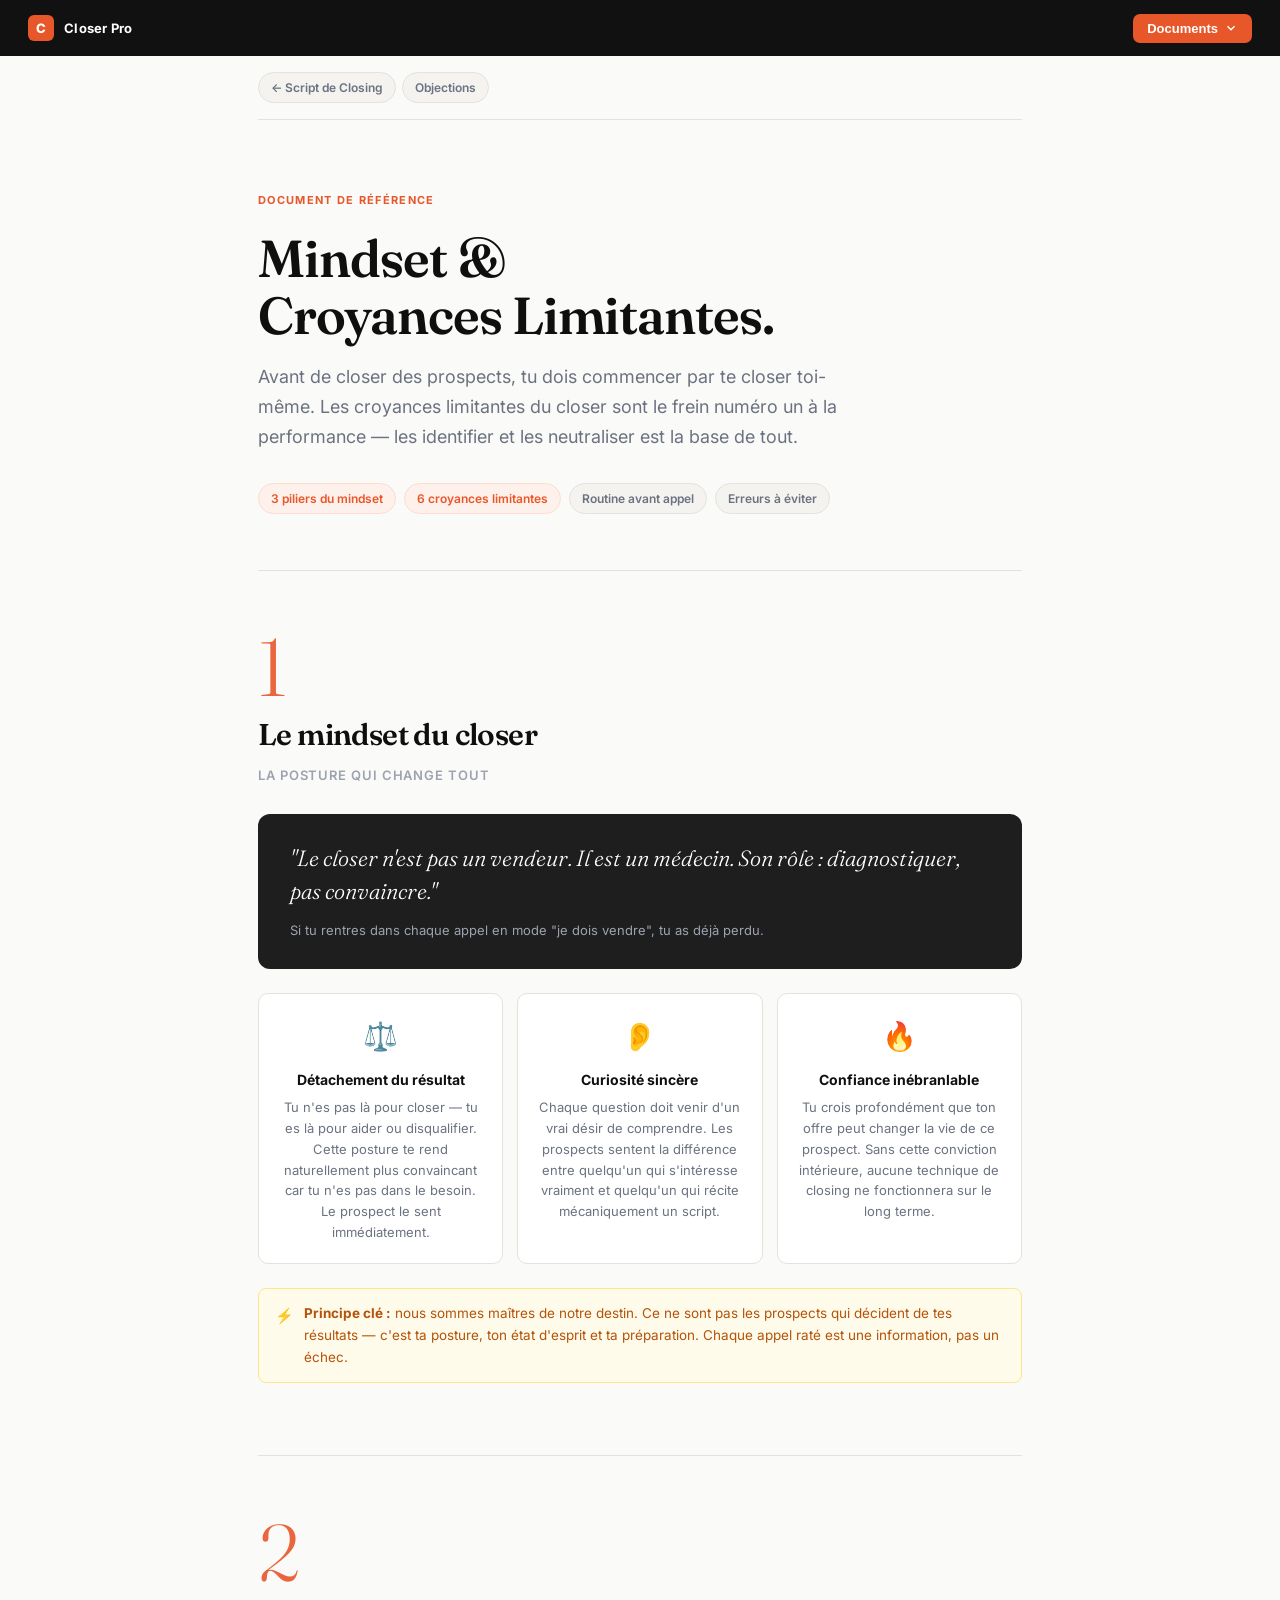
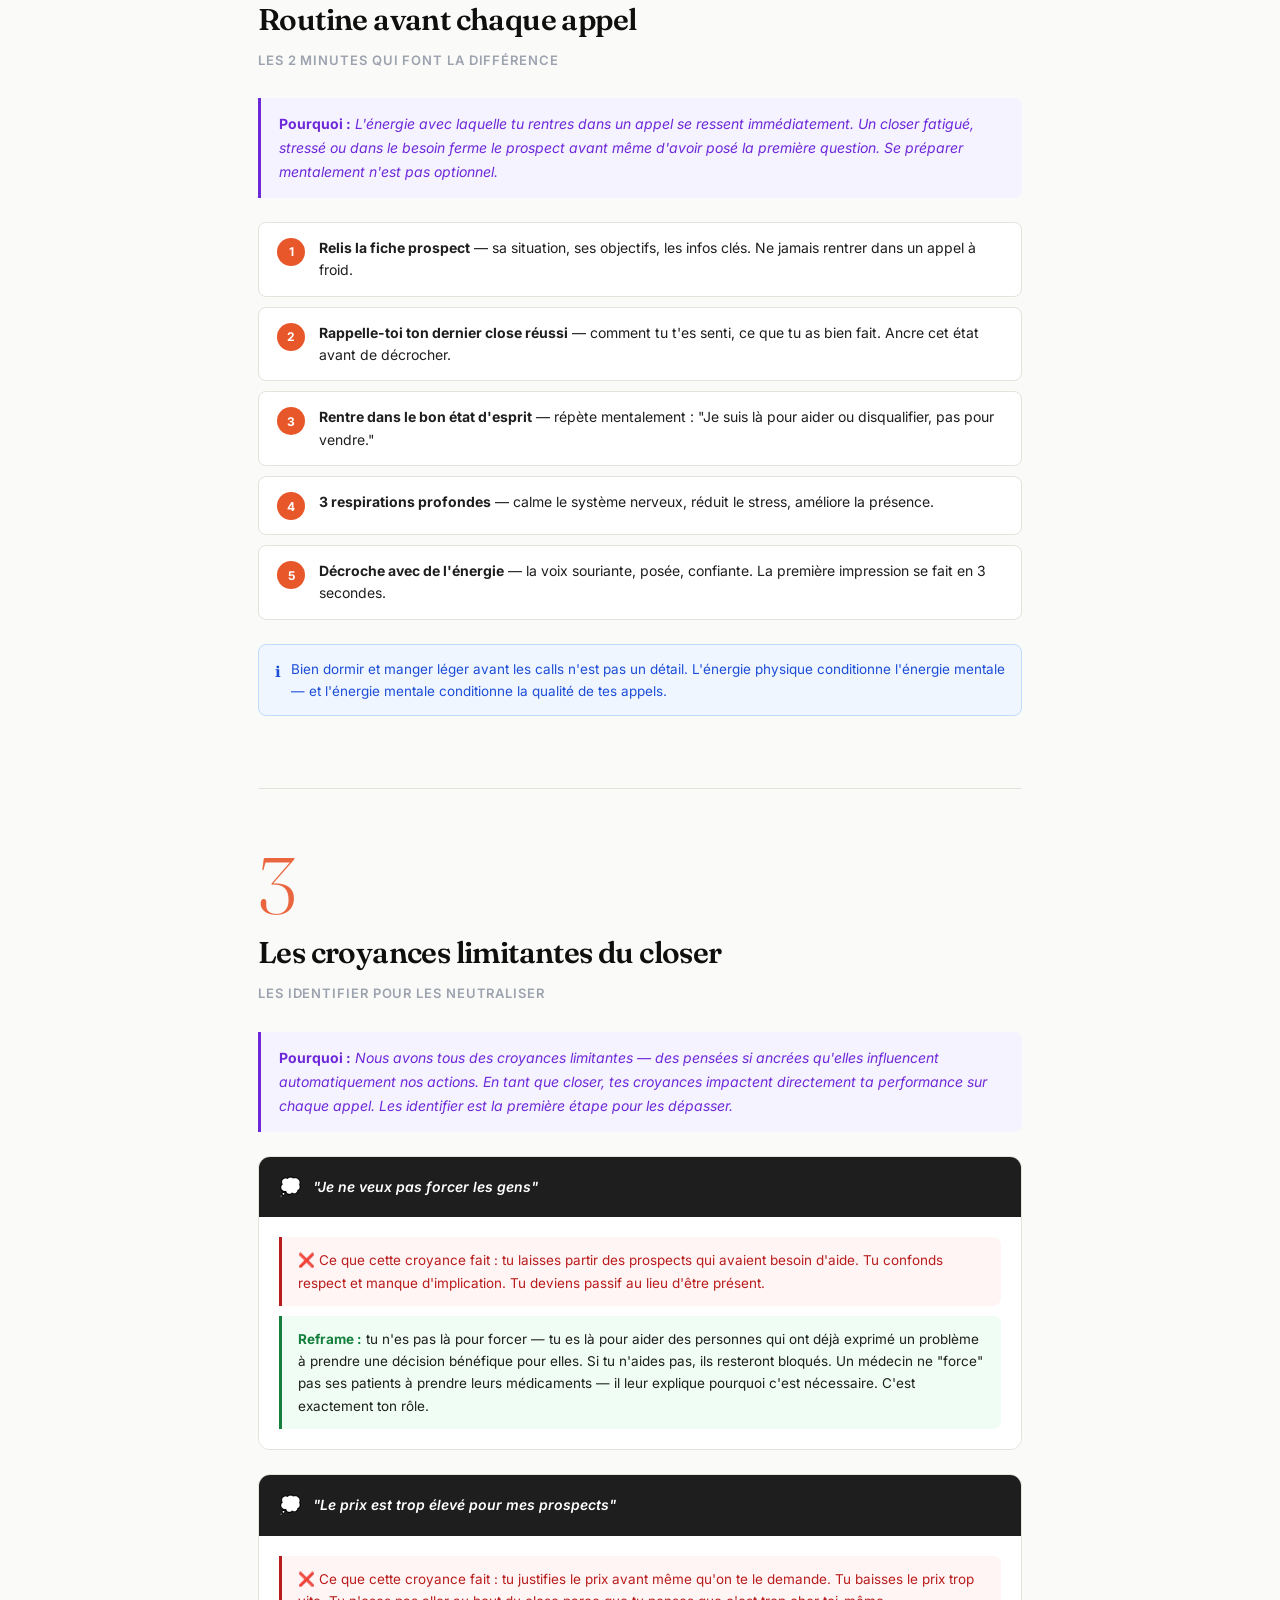
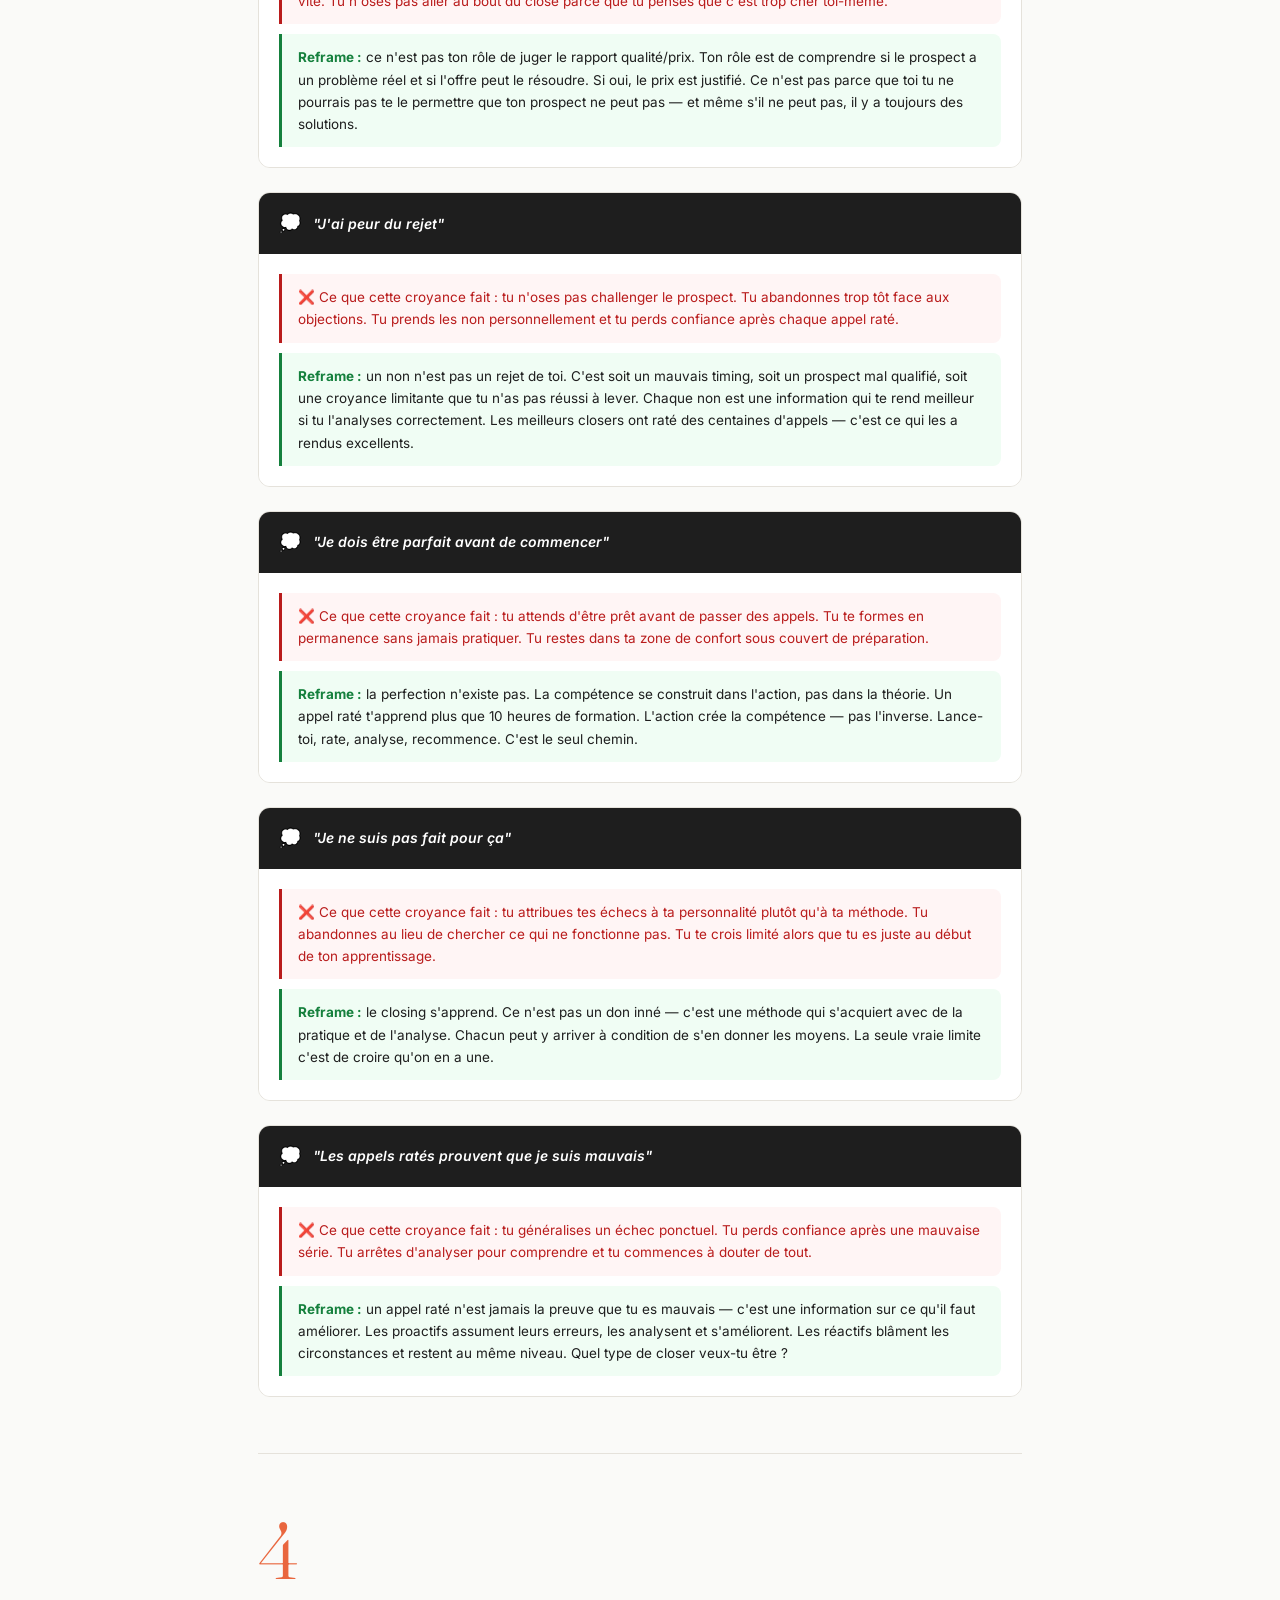
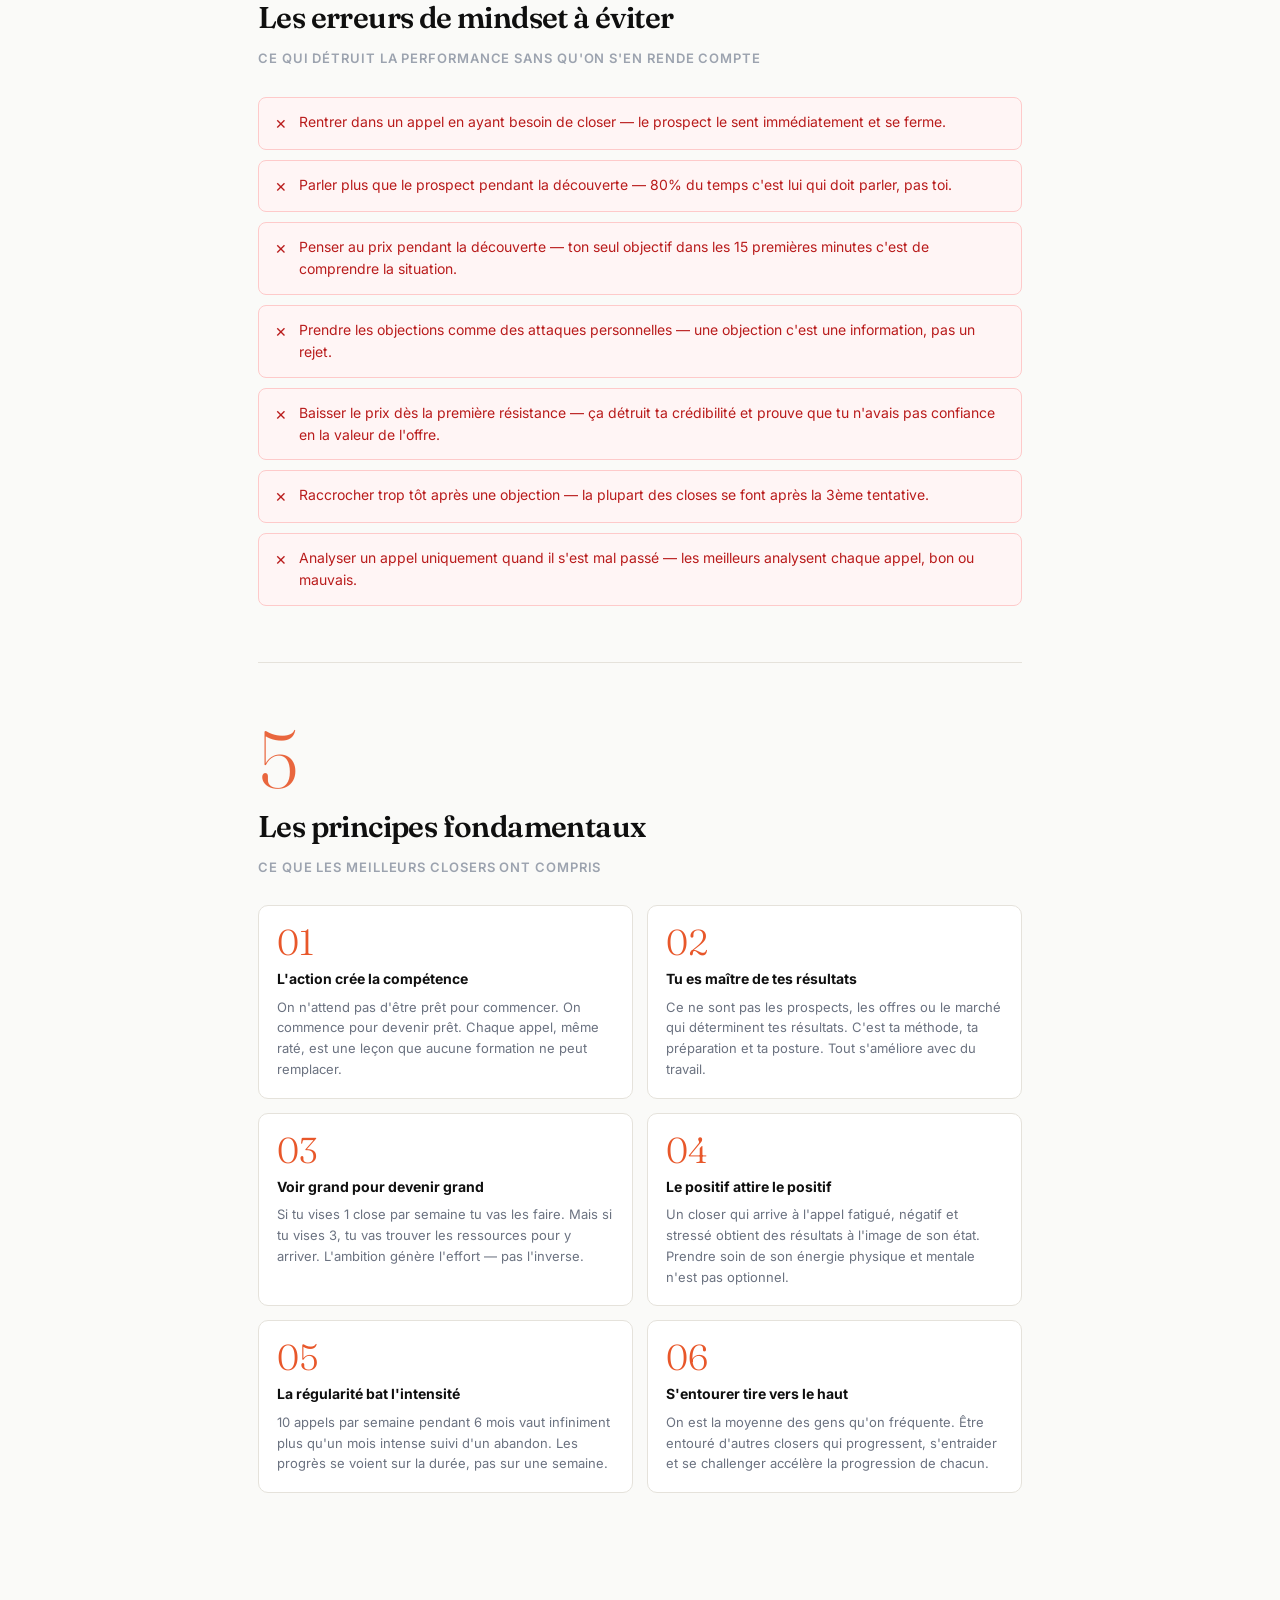
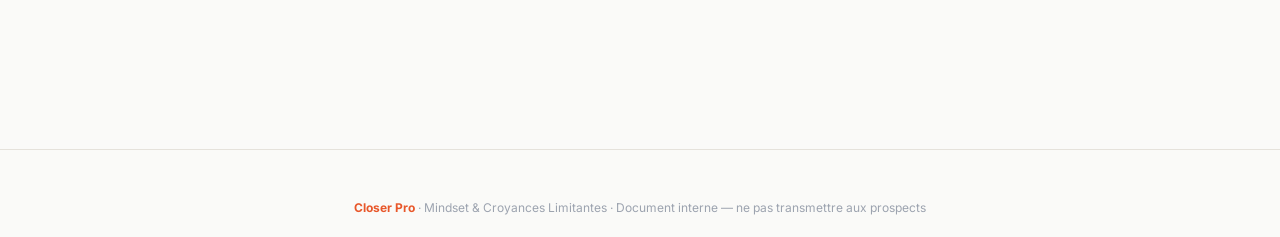
==== docs/Mindset.html @ db893495 "Closer Pro — CRM closing avec persistance Supabase Application web statique (HTML/CSS/JS, sans build" ====
<!DOCTYPE html>
<html lang="fr">
<head>
<meta charset="UTF-8">
<meta name="viewport" content="width=device-width, initial-scale=1.0">
<title>Mindset & Croyances Limitantes · Closer Pro</title>
<link rel="preconnect" href="https://fonts.googleapis.com">
<link href="https://fonts.googleapis.com/css2?family=Inter:wght@300;400;500;600;700;800&family=Fraunces:ital,opsz,wght@0,9..144,300;0,9..144,600;1,9..144,300;1,9..144,400&display=swap" rel="stylesheet">
<style>
  *, *::before, *::after { box-sizing: border-box; margin: 0; padding: 0; }
  :root {
    --orange: #E8572A; --orange-light: #FEF0EA; --orange-mid: #FDDDD0;
    --dark: #0F0F0F; --dark-mid: #1E1E1E; --gray: #6B7280; --gray-light: #9CA3AF;
    --bg: #FAFAF8; --bg-section: #F4F3F0; --border: #E5E2DB;
    --purple: #6D28D9; --purple-light: #F5F3FF;
    --green: #15803D; --green-light: #F0FDF4;
    --amber: #B45309; --amber-light: #FFFBEB;
    --red: #B91C1C; --red-light: #FFF5F5;
    --blue: #1D4ED8; --blue-light: #EFF6FF;
  }
  html { font-size: 16px; scroll-behavior: smooth; }
  body { font-family: 'Inter', sans-serif; background: var(--bg); color: var(--dark); line-height: 1.6; -webkit-font-smoothing: antialiased; }
  .page-wrap { max-width: 820px; margin: 0 auto; padding: 0 28px 120px; }

  .site-header { background: var(--dark); padding: 14px 28px; display: flex; align-items: center; justify-content: space-between; position: sticky; top: 0; z-index: 100; }
  .site-header .brand { font-size: 12px; font-weight: 700; color: #fff; letter-spacing: .1em; text-transform: uppercase; }
  .site-header .meta { font-size: 11px; color: #6B7280; }

  .doc-nav { display: flex; gap: 6px; padding: 16px 0; border-bottom: 1px solid var(--border); flex-wrap: wrap; }
  .doc-nav a { font-size: 12px; font-weight: 600; color: var(--gray); text-decoration: none; padding: 5px 12px; border-radius: 100px; border: 1px solid var(--border); background: var(--bg-section); transition: all .15s; }
  .doc-nav a:hover { color: var(--orange); border-color: var(--orange-mid); background: var(--orange-light); }

  .hero { padding: 72px 0 56px; border-bottom: 1px solid var(--border); }
  .hero-eyebrow { font-size: 11px; font-weight: 700; letter-spacing: .12em; text-transform: uppercase; color: var(--orange); margin-bottom: 20px; }
  .hero h1 { font-family: 'Fraunces', serif; font-size: 52px; font-weight: 600; line-height: 1.1; letter-spacing: -.02em; color: var(--dark); margin-bottom: 18px; }
  .hero-sub { font-size: 18px; color: var(--gray); max-width: 600px; line-height: 1.65; margin-bottom: 32px; }
  .hero-tags { display: flex; flex-wrap: wrap; gap: 8px; }
  .tag { font-size: 12px; font-weight: 600; padding: 5px 12px; border-radius: 100px; background: var(--bg-section); color: var(--gray); border: 1px solid var(--border); }
  .tag.accent { background: var(--orange-light); color: var(--orange); border-color: var(--orange-mid); }

  .section { padding: 56px 0; border-bottom: 1px solid var(--border); }
  .section:last-of-type { border-bottom: none; }
  .section-num { font-family: 'Fraunces', serif; font-size: 80px; font-weight: 300; color: var(--orange); line-height: 1; margin-bottom: 4px; opacity: .9; }
  .section-title { font-family: 'Fraunces', serif; font-size: 30px; font-weight: 600; letter-spacing: -.02em; color: var(--dark); margin-bottom: 6px; }
  .section-sub { font-size: 13px; font-weight: 600; letter-spacing: .07em; text-transform: uppercase; color: var(--gray-light); margin-bottom: 28px; }

  .why-box { background: var(--purple-light); border-left: 3px solid var(--purple); padding: 14px 18px; border-radius: 0 8px 8px 0; margin-bottom: 24px; font-size: 14px; color: var(--purple); font-style: italic; line-height: 1.7; }
  .why-box strong { font-style: normal; font-weight: 700; }

  .alert { padding: 13px 16px; border-radius: 8px; font-size: 13.5px; line-height: 1.65; margin-bottom: 16px; display: flex; gap: 10px; align-items: flex-start; }
  .alert-icon { font-size: 15px; flex-shrink: 0; margin-top: 2px; }
  .alert.amber { background: var(--amber-light); color: var(--amber); border: 1px solid #FDE68A; }
  .alert.green { background: var(--green-light); color: var(--green); border: 1px solid #BBF7D0; }
  .alert.red { background: var(--red-light); color: var(--red); border: 1px solid #FECACA; }
  .alert.blue { background: var(--blue-light); color: var(--blue); border: 1px solid #BFDBFE; }
  .alert strong { font-weight: 700; }

  .script-group { margin-bottom: 28px; }
  .script-label { font-size: 10px; font-weight: 700; letter-spacing: .1em; text-transform: uppercase; color: var(--gray-light); margin-bottom: 8px; display: flex; align-items: center; gap: 6px; }
  .script-label::after { content: ''; flex: 1; height: 1px; background: var(--border); }

  /* PILIERS */
  .piliers-grid { display: grid; grid-template-columns: 1fr 1fr 1fr; gap: 14px; margin-bottom: 24px; }
  .pilier-card { border: 1px solid var(--border); border-radius: 10px; padding: 20px; background: #fff; text-align: center; }
  .pilier-icon { font-size: 28px; margin-bottom: 10px; }
  .pilier-name { font-size: 14px; font-weight: 700; color: var(--dark); margin-bottom: 6px; }
  .pilier-desc { font-size: 13px; color: var(--gray); line-height: 1.6; }

  /* CROYANCE CARDS */
  .croyance-list { display: flex; flex-direction: column; gap: 24px; }
  .croyance-card { border: 1px solid var(--border); border-radius: 12px; overflow: hidden; }
  .croyance-header { padding: 16px 20px; background: var(--dark-mid); display: flex; align-items: center; gap: 12px; }
  .croyance-icon { font-size: 18px; }
  .croyance-title { font-size: 14px; font-weight: 600; color: #fff; font-style: italic; }
  .croyance-body { padding: 20px; background: #fff; display: flex; flex-direction: column; gap: 10px; }
  .croyance-warn { background: var(--red-light); border-left: 3px solid var(--red); border-radius: 0 8px 8px 0; padding: 12px 16px; font-size: 13.5px; color: var(--red); line-height: 1.65; }
  .croyance-reframe { background: var(--green-light); border-left: 3px solid var(--green); border-radius: 0 8px 8px 0; padding: 12px 16px; font-size: 13.5px; color: var(--dark-mid); line-height: 1.65; }
  .croyance-reframe strong { color: var(--green); font-weight: 700; }

  /* ROUTINE */
  .routine-list { display: flex; flex-direction: column; gap: 10px; margin-bottom: 24px; }
  .routine-item { display: flex; align-items: flex-start; gap: 14px; padding: 14px 18px; background: #fff; border: 1px solid var(--border); border-radius: 8px; }
  .routine-num { width: 28px; height: 28px; border-radius: 50%; background: var(--orange); color: #fff; font-size: 12px; font-weight: 700; display: flex; align-items: center; justify-content: center; flex-shrink: 0; margin-top: 1px; }
  .routine-text { font-size: 14px; color: var(--dark-mid); line-height: 1.6; }

  /* ERREURS */
  .erreurs-list { display: flex; flex-direction: column; gap: 10px; }
  .erreur-item { display: flex; align-items: flex-start; gap: 12px; padding: 13px 16px; background: var(--red-light); border: 1px solid #FECACA; border-radius: 8px; font-size: 14px; color: var(--red); line-height: 1.6; }
  .erreur-icon { font-size: 14px; flex-shrink: 0; margin-top: 2px; }

  /* PRINCIPES */
  .principes-grid { display: grid; grid-template-columns: 1fr 1fr; gap: 14px; }
  .principe-card { border: 1px solid var(--border); border-radius: 10px; padding: 18px; background: #fff; }
  .principe-num { font-family: 'Fraunces', serif; font-size: 36px; font-weight: 300; color: var(--orange); line-height: 1; margin-bottom: 8px; }
  .principe-title { font-size: 14px; font-weight: 700; color: var(--dark); margin-bottom: 6px; }
  .principe-desc { font-size: 13px; color: var(--gray); line-height: 1.6; }

  /* QUOTE */
  .quote-block { background: var(--dark-mid); border-radius: 12px; padding: 28px 32px; margin-bottom: 24px; }
  .quote-text { font-family: 'Fraunces', serif; font-size: 22px; font-weight: 300; color: #fff; line-height: 1.5; font-style: italic; margin-bottom: 12px; }
  .quote-sub { font-size: 13px; color: var(--gray-light); }

  .page-footer { text-align: center; padding: 48px 0 20px; border-top: 1px solid var(--border); margin-top: 80px; font-size: 12px; color: var(--gray-light); }
  .page-footer strong { color: var(--orange); }

  

  /* ── HEADER ── */
  .site-header {
    background: #111111 !important;
    padding: 0 28px !important;
    height: 56px !important;
    display: flex !important;
    align-items: center !important;
    justify-content: space-between !important;
    position: sticky !important;
    top: 0 !important;
    z-index: 200 !important;
  }
  .dropdown { position: relative; }
  .dropdown-btn {
    font-size: 13px; font-weight: 600; color: #fff;
    background: #E8572A; border: none; padding: 7px 14px;
    border-radius: 7px; cursor: pointer; display: flex;
    align-items: center; gap: 6px;
  }
  .dropdown-btn:hover { opacity: .88; }
  .dropdown-menu {
    position: absolute; top: calc(100% + 8px); right: 0;
    background: #fff; border: 1px solid #E5E2DB;
    border-radius: 12px; box-shadow: 0 8px 32px rgba(0,0,0,.14);
    min-width: 260px; padding: 8px; display: none; z-index: 9999;
  }
  .dropdown.open .dropdown-menu { display: block !important; }
  .dropdown-section-label {
    font-size: 10px; font-weight: 700; letter-spacing: .08em;
    text-transform: uppercase; color: #9CA3AF; padding: 8px 10px 4px;
  }
  .dropdown-item {
    display: flex; align-items: center; gap: 10px;
    padding: 9px 10px; border-radius: 7px; text-decoration: none;
    color: #0F0F0F; font-size: 13.5px; font-weight: 500;
  }
  .dropdown-item:hover { background: #F4F3F0; }
  .dropdown-item-icon {
    width: 26px; height: 26px; border-radius: 6px;
    display: flex; align-items: center; justify-content: center;
    font-size: 13px; flex-shrink: 0;
  }
  .dropdown-divider { height: 1px; background: #E5E2DB; margin: 6px 0; }

</style>
</head>
<body>

    <header class="site-header">
    <a href="index.html" style="display:flex;align-items:center;gap:10px;text-decoration:none;">
      <div style="width:26px;height:26px;background:#E8572A;border-radius:6px;display:flex;align-items:center;justify-content:center;font-size:13px;font-weight:800;color:#fff;flex-shrink:0;">C</div>
      <span style="font-size:13px;font-weight:700;color:#fff;letter-spacing:.02em;">Closer Pro</span>
    </a>
    <div class="dropdown" id="dropdown">
      <button class="dropdown-btn" onclick="toggleDropdown()">
        Documents
        <svg viewBox="0 0 24 24" fill="none" stroke="currentColor" stroke-width="2.5" style="width:14px;height:14px;transition:transform .2s"><path d="M6 9l6 6 6-6"/></svg>
      </button>
      <div class="dropdown-menu">
        <div class="dropdown-section-label">Méthode</div>
        <a class="dropdown-item" href="Script_Closing_Pro.html"><div class="dropdown-item-icon" style="background:#FEF0EA">📋</div>Script de Closing</a>
        <a class="dropdown-item" href="Traitement_Objections.html"><div class="dropdown-item-icon" style="background:#FFF5F5">🛡️</div>Traitement des Objections</a>
        <a class="dropdown-item" href="Reframing.html"><div class="dropdown-item-icon" style="background:#F5F3FF">🧠</div>Reframing des Prospects</a>
        <div class="dropdown-divider"></div>
        <div class="dropdown-section-label">Mindset</div>
        <a class="dropdown-item" href="Mindset.html"><div class="dropdown-item-icon" style="background:#F0FDF4">🔥</div>Mindset & Croyances</a>
        <div class="dropdown-divider"></div>
        <div class="dropdown-section-label">Process</div>
        <a class="dropdown-item" href="Script_Setting.html"><div class="dropdown-item-icon" style="background:#EFF6FF">📞</div>Script Setting</a>
        <a class="dropdown-item" href="Process_Challenge.html"><div class="dropdown-item-icon" style="background:#FFFBEB">⚡</div>Process Challenge</a>
        <a class="dropdown-item" href="Comment_Trouver_une_Offre.html"><div class="dropdown-item-icon" style="background:#F0FDF4">🎯</div>Comment Trouver une Offre</a>
        <div class="dropdown-divider"></div>
        <a class="dropdown-item" href="index.html"><div class="dropdown-item-icon" style="background:#F4F3F0">🏠</div>← Accueil</a>
      </div>
    </div>
  </header>

<div class="page-wrap">

  <div class="doc-nav">
    <a href="Script_Closing_Pro.html">← Script de Closing</a>
    <a href="Traitement_Objections.html">Objections</a>
  </div>

  <!-- HERO -->
  <div class="hero">
    <div class="hero-eyebrow">Document de référence</div>
    <h1>Mindset &<br>Croyances Limitantes.</h1>
    <p class="hero-sub">Avant de closer des prospects, tu dois commencer par te closer toi-même. Les croyances limitantes du closer sont le frein numéro un à la performance — les identifier et les neutraliser est la base de tout.</p>
    <div class="hero-tags">
      <span class="tag accent">3 piliers du mindset</span>
      <span class="tag accent">6 croyances limitantes</span>
      <span class="tag">Routine avant appel</span>
      <span class="tag">Erreurs à éviter</span>
    </div>
  </div>

  <!-- SECTION 1 — LE MINDSET DU CLOSER -->
  <div class="section">
    <div class="section-num">1</div>
    <div class="section-title">Le mindset du closer</div>
    <div class="section-sub">La posture qui change tout</div>

    <div class="quote-block">
      <div class="quote-text">"Le closer n'est pas un vendeur. Il est un médecin. Son rôle : diagnostiquer, pas convaincre."</div>
      <div class="quote-sub">Si tu rentres dans chaque appel en mode "je dois vendre", tu as déjà perdu.</div>
    </div>

    <div class="piliers-grid">
      <div class="pilier-card">
        <div class="pilier-icon">⚖️</div>
        <div class="pilier-name">Détachement du résultat</div>
        <div class="pilier-desc">Tu n'es pas là pour closer — tu es là pour aider ou disqualifier. Cette posture te rend naturellement plus convaincant car tu n'es pas dans le besoin. Le prospect le sent immédiatement.</div>
      </div>
      <div class="pilier-card">
        <div class="pilier-icon">👂</div>
        <div class="pilier-name">Curiosité sincère</div>
        <div class="pilier-desc">Chaque question doit venir d'un vrai désir de comprendre. Les prospects sentent la différence entre quelqu'un qui s'intéresse vraiment et quelqu'un qui récite mécaniquement un script.</div>
      </div>
      <div class="pilier-card">
        <div class="pilier-icon">🔥</div>
        <div class="pilier-name">Confiance inébranlable</div>
        <div class="pilier-desc">Tu crois profondément que ton offre peut changer la vie de ce prospect. Sans cette conviction intérieure, aucune technique de closing ne fonctionnera sur le long terme.</div>
      </div>
    </div>

    <div class="alert amber">
      <span class="alert-icon">⚡</span>
      <div><strong>Principe clé :</strong> nous sommes maîtres de notre destin. Ce ne sont pas les prospects qui décident de tes résultats — c'est ta posture, ton état d'esprit et ta préparation. Chaque appel raté est une information, pas un échec.</div>
    </div>
  </div>

  <!-- SECTION 2 — ROUTINE AVANT APPEL -->
  <div class="section">
    <div class="section-num">2</div>
    <div class="section-title">Routine avant chaque appel</div>
    <div class="section-sub">Les 2 minutes qui font la différence</div>

    <div class="why-box">
      <strong>Pourquoi :</strong> L'énergie avec laquelle tu rentres dans un appel se ressent immédiatement. Un closer fatigué, stressé ou dans le besoin ferme le prospect avant même d'avoir posé la première question. Se préparer mentalement n'est pas optionnel.
    </div>

    <div class="routine-list">
      <div class="routine-item"><div class="routine-num">1</div><div class="routine-text"><strong>Relis la fiche prospect</strong> — sa situation, ses objectifs, les infos clés. Ne jamais rentrer dans un appel à froid.</div></div>
      <div class="routine-item"><div class="routine-num">2</div><div class="routine-text"><strong>Rappelle-toi ton dernier close réussi</strong> — comment tu t'es senti, ce que tu as bien fait. Ancre cet état avant de décrocher.</div></div>
      <div class="routine-item"><div class="routine-num">3</div><div class="routine-text"><strong>Rentre dans le bon état d'esprit</strong> — répète mentalement : "Je suis là pour aider ou disqualifier, pas pour vendre."</div></div>
      <div class="routine-item"><div class="routine-num">4</div><div class="routine-text"><strong>3 respirations profondes</strong> — calme le système nerveux, réduit le stress, améliore la présence.</div></div>
      <div class="routine-item"><div class="routine-num">5</div><div class="routine-text"><strong>Décroche avec de l'énergie</strong> — la voix souriante, posée, confiante. La première impression se fait en 3 secondes.</div></div>
    </div>

    <div class="alert blue">
      <span class="alert-icon">ℹ</span>
      <div>Bien dormir et manger léger avant les calls n'est pas un détail. L'énergie physique conditionne l'énergie mentale — et l'énergie mentale conditionne la qualité de tes appels.</div>
    </div>
  </div>

  <!-- SECTION 3 — CROYANCES LIMITANTES DU CLOSER -->
  <div class="section">
    <div class="section-num">3</div>
    <div class="section-title">Les croyances limitantes du closer</div>
    <div class="section-sub">Les identifier pour les neutraliser</div>

    <div class="why-box">
      <strong>Pourquoi :</strong> Nous avons tous des croyances limitantes — des pensées si ancrées qu'elles influencent automatiquement nos actions. En tant que closer, tes croyances impactent directement ta performance sur chaque appel. Les identifier est la première étape pour les dépasser.
    </div>

    <div class="croyance-list">

      <div class="croyance-card">
        <div class="croyance-header"><div class="croyance-icon">💭</div><div class="croyance-title">"Je ne veux pas forcer les gens"</div></div>
        <div class="croyance-body">
          <div class="croyance-warn">❌ Ce que cette croyance fait : tu laisses partir des prospects qui avaient besoin d'aide. Tu confonds respect et manque d'implication. Tu deviens passif au lieu d'être présent.</div>
          <div class="croyance-reframe"><strong>Reframe :</strong> tu n'es pas là pour forcer — tu es là pour aider des personnes qui ont déjà exprimé un problème à prendre une décision bénéfique pour elles. Si tu n'aides pas, ils resteront bloqués. Un médecin ne "force" pas ses patients à prendre leurs médicaments — il leur explique pourquoi c'est nécessaire. C'est exactement ton rôle.</div>
        </div>
      </div>

      <div class="croyance-card">
        <div class="croyance-header"><div class="croyance-icon">💭</div><div class="croyance-title">"Le prix est trop élevé pour mes prospects"</div></div>
        <div class="croyance-body">
          <div class="croyance-warn">❌ Ce que cette croyance fait : tu justifies le prix avant même qu'on te le demande. Tu baisses le prix trop vite. Tu n'oses pas aller au bout du close parce que tu penses que c'est trop cher toi-même.</div>
          <div class="croyance-reframe"><strong>Reframe :</strong> ce n'est pas ton rôle de juger le rapport qualité/prix. Ton rôle est de comprendre si le prospect a un problème réel et si l'offre peut le résoudre. Si oui, le prix est justifié. Ce n'est pas parce que toi tu ne pourrais pas te le permettre que ton prospect ne peut pas — et même s'il ne peut pas, il y a toujours des solutions.</div>
        </div>
      </div>

      <div class="croyance-card">
        <div class="croyance-header"><div class="croyance-icon">💭</div><div class="croyance-title">"J'ai peur du rejet"</div></div>
        <div class="croyance-body">
          <div class="croyance-warn">❌ Ce que cette croyance fait : tu n'oses pas challenger le prospect. Tu abandonnes trop tôt face aux objections. Tu prends les non personnellement et tu perds confiance après chaque appel raté.</div>
          <div class="croyance-reframe"><strong>Reframe :</strong> un non n'est pas un rejet de toi. C'est soit un mauvais timing, soit un prospect mal qualifié, soit une croyance limitante que tu n'as pas réussi à lever. Chaque non est une information qui te rend meilleur si tu l'analyses correctement. Les meilleurs closers ont raté des centaines d'appels — c'est ce qui les a rendus excellents.</div>
        </div>
      </div>

      <div class="croyance-card">
        <div class="croyance-header"><div class="croyance-icon">💭</div><div class="croyance-title">"Je dois être parfait avant de commencer"</div></div>
        <div class="croyance-body">
          <div class="croyance-warn">❌ Ce que cette croyance fait : tu attends d'être prêt avant de passer des appels. Tu te formes en permanence sans jamais pratiquer. Tu restes dans ta zone de confort sous couvert de préparation.</div>
          <div class="croyance-reframe"><strong>Reframe :</strong> la perfection n'existe pas. La compétence se construit dans l'action, pas dans la théorie. Un appel raté t'apprend plus que 10 heures de formation. L'action crée la compétence — pas l'inverse. Lance-toi, rate, analyse, recommence. C'est le seul chemin.</div>
        </div>
      </div>

      <div class="croyance-card">
        <div class="croyance-header"><div class="croyance-icon">💭</div><div class="croyance-title">"Je ne suis pas fait pour ça"</div></div>
        <div class="croyance-body">
          <div class="croyance-warn">❌ Ce que cette croyance fait : tu attribues tes échecs à ta personnalité plutôt qu'à ta méthode. Tu abandonnes au lieu de chercher ce qui ne fonctionne pas. Tu te crois limité alors que tu es juste au début de ton apprentissage.</div>
          <div class="croyance-reframe"><strong>Reframe :</strong> le closing s'apprend. Ce n'est pas un don inné — c'est une méthode qui s'acquiert avec de la pratique et de l'analyse. Chacun peut y arriver à condition de s'en donner les moyens. La seule vraie limite c'est de croire qu'on en a une.</div>
        </div>
      </div>

      <div class="croyance-card">
        <div class="croyance-header"><div class="croyance-icon">💭</div><div class="croyance-title">"Les appels ratés prouvent que je suis mauvais"</div></div>
        <div class="croyance-body">
          <div class="croyance-warn">❌ Ce que cette croyance fait : tu généralises un échec ponctuel. Tu perds confiance après une mauvaise série. Tu arrêtes d'analyser pour comprendre et tu commences à douter de tout.</div>
          <div class="croyance-reframe"><strong>Reframe :</strong> un appel raté n'est jamais la preuve que tu es mauvais — c'est une information sur ce qu'il faut améliorer. Les proactifs assument leurs erreurs, les analysent et s'améliorent. Les réactifs blâment les circonstances et restent au même niveau. Quel type de closer veux-tu être ?</div>
        </div>
      </div>

    </div>
  </div>

  <!-- SECTION 4 — ERREURS DE MINDSET -->
  <div class="section">
    <div class="section-num">4</div>
    <div class="section-title">Les erreurs de mindset à éviter</div>
    <div class="section-sub">Ce qui détruit la performance sans qu'on s'en rende compte</div>

    <div class="erreurs-list">
      <div class="erreur-item"><div class="erreur-icon">✕</div>Rentrer dans un appel en ayant besoin de closer — le prospect le sent immédiatement et se ferme.</div>
      <div class="erreur-item"><div class="erreur-icon">✕</div>Parler plus que le prospect pendant la découverte — 80% du temps c'est lui qui doit parler, pas toi.</div>
      <div class="erreur-item"><div class="erreur-icon">✕</div>Penser au prix pendant la découverte — ton seul objectif dans les 15 premières minutes c'est de comprendre la situation.</div>
      <div class="erreur-item"><div class="erreur-icon">✕</div>Prendre les objections comme des attaques personnelles — une objection c'est une information, pas un rejet.</div>
      <div class="erreur-item"><div class="erreur-icon">✕</div>Baisser le prix dès la première résistance — ça détruit ta crédibilité et prouve que tu n'avais pas confiance en la valeur de l'offre.</div>
      <div class="erreur-item"><div class="erreur-icon">✕</div>Raccrocher trop tôt après une objection — la plupart des closes se font après la 3ème tentative.</div>
      <div class="erreur-item"><div class="erreur-icon">✕</div>Analyser un appel uniquement quand il s'est mal passé — les meilleurs analysent chaque appel, bon ou mauvais.</div>
    </div>
  </div>

  <!-- SECTION 5 — PRINCIPES FONDAMENTAUX -->
  <div class="section">
    <div class="section-num">5</div>
    <div class="section-title">Les principes fondamentaux</div>
    <div class="section-sub">Ce que les meilleurs closers ont compris</div>

    <div class="principes-grid">
      <div class="principe-card">
        <div class="principe-num">01</div>
        <div class="principe-title">L'action crée la compétence</div>
        <div class="principe-desc">On n'attend pas d'être prêt pour commencer. On commence pour devenir prêt. Chaque appel, même raté, est une leçon que aucune formation ne peut remplacer.</div>
      </div>
      <div class="principe-card">
        <div class="principe-num">02</div>
        <div class="principe-title">Tu es maître de tes résultats</div>
        <div class="principe-desc">Ce ne sont pas les prospects, les offres ou le marché qui déterminent tes résultats. C'est ta méthode, ta préparation et ta posture. Tout s'améliore avec du travail.</div>
      </div>
      <div class="principe-card">
        <div class="principe-num">03</div>
        <div class="principe-title">Voir grand pour devenir grand</div>
        <div class="principe-desc">Si tu vises 1 close par semaine tu vas les faire. Mais si tu vises 3, tu vas trouver les ressources pour y arriver. L'ambition génère l'effort — pas l'inverse.</div>
      </div>
      <div class="principe-card">
        <div class="principe-num">04</div>
        <div class="principe-title">Le positif attire le positif</div>
        <div class="principe-desc">Un closer qui arrive à l'appel fatigué, négatif et stressé obtient des résultats à l'image de son état. Prendre soin de son énergie physique et mentale n'est pas optionnel.</div>
      </div>
      <div class="principe-card">
        <div class="principe-num">05</div>
        <div class="principe-title">La régularité bat l'intensité</div>
        <div class="principe-desc">10 appels par semaine pendant 6 mois vaut infiniment plus qu'un mois intense suivi d'un abandon. Les progrès se voient sur la durée, pas sur une semaine.</div>
      </div>
      <div class="principe-card">
        <div class="principe-num">06</div>
        <div class="principe-title">S'entourer tire vers le haut</div>
        <div class="principe-desc">On est la moyenne des gens qu'on fréquente. Être entouré d'autres closers qui progressent, s'entraider et se challenger accélère la progression de chacun.</div>
      </div>
    </div>
  </div>

</div>

<footer class="page-footer">
  <strong>Closer Pro</strong> · Mindset & Croyances Limitantes · Document interne — ne pas transmettre aux prospects
</footer>

<script>
  function toggleDropdown() {
    var d = document.getElementById('dropdown');
    if (d.classList.contains('open')) {
      d.classList.remove('open');
    } else {
      d.classList.add('open');
    }
  }
  document.addEventListener('click', function(e) {
    var dropdown = document.getElementById('dropdown');
    if (dropdown && !dropdown.contains(e.target)) {
      dropdown.classList.remove('open');
    }
  });
</script>
</body>
</html>
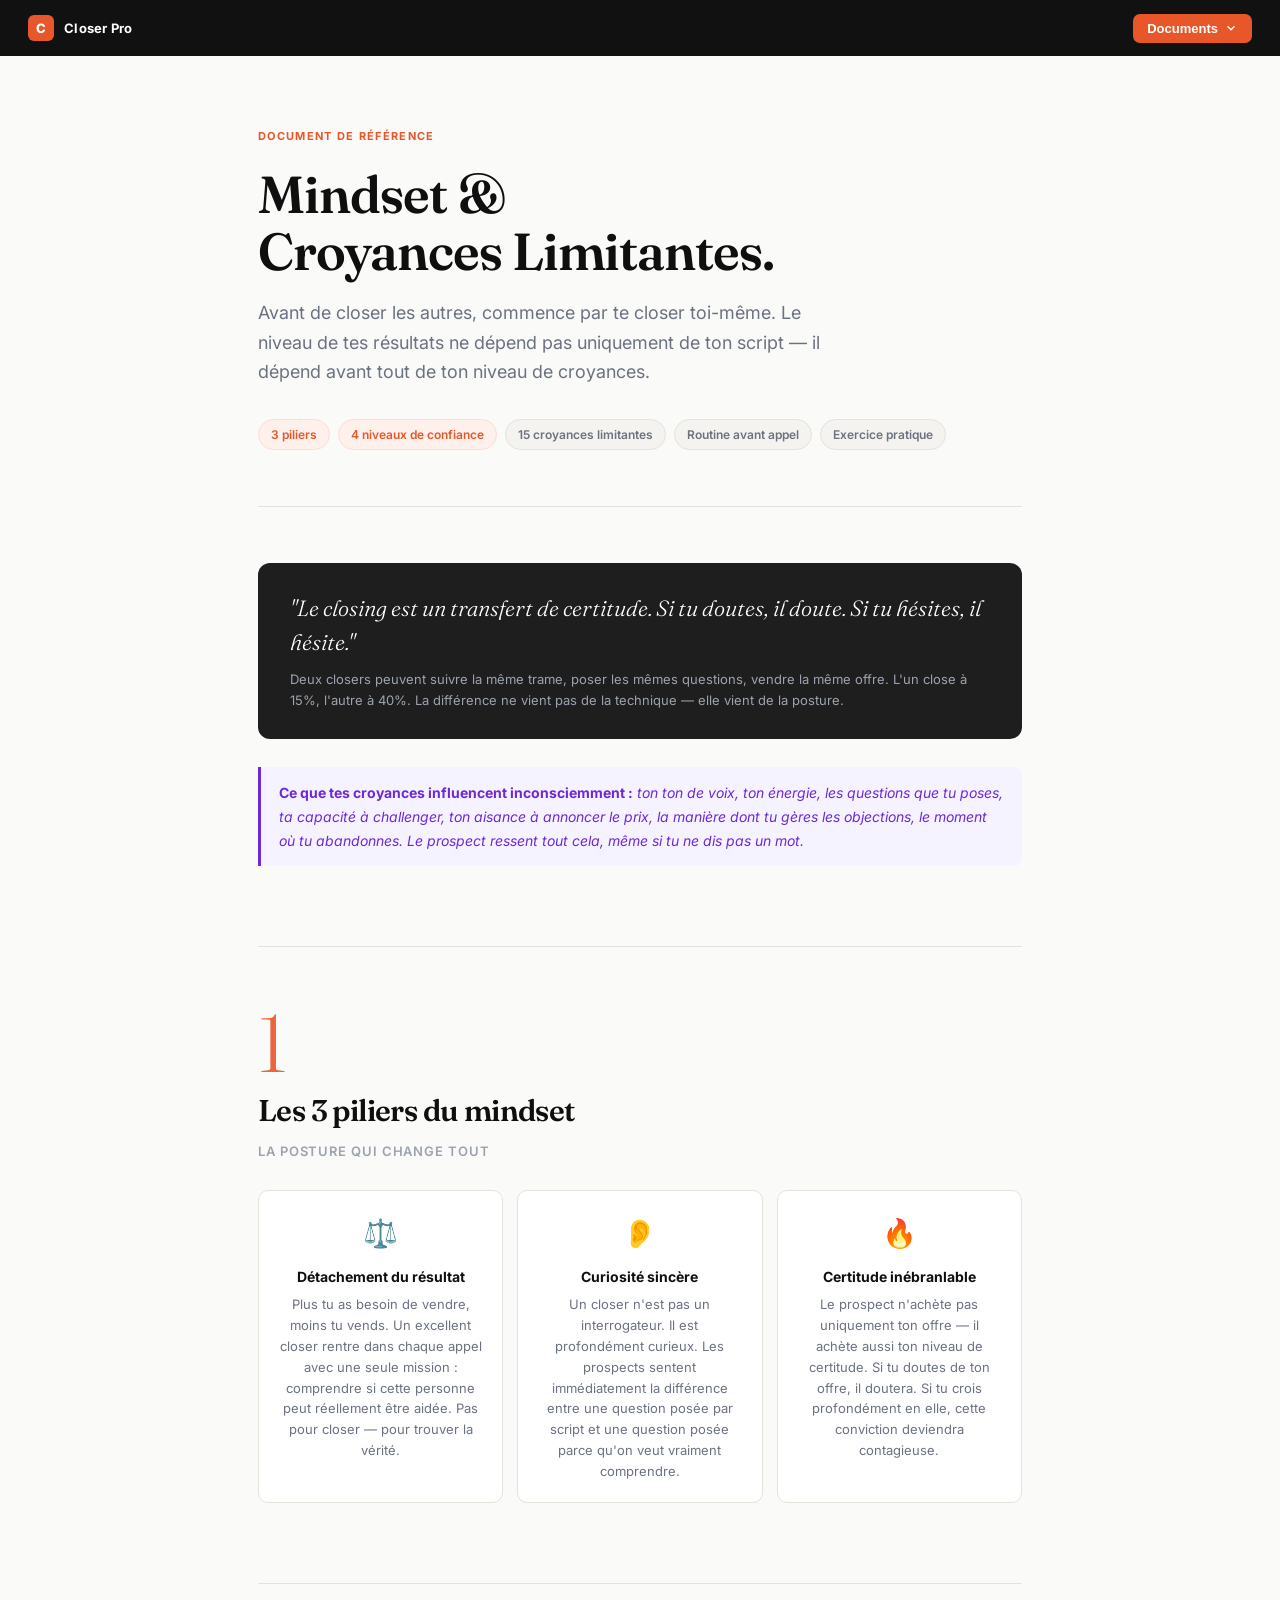
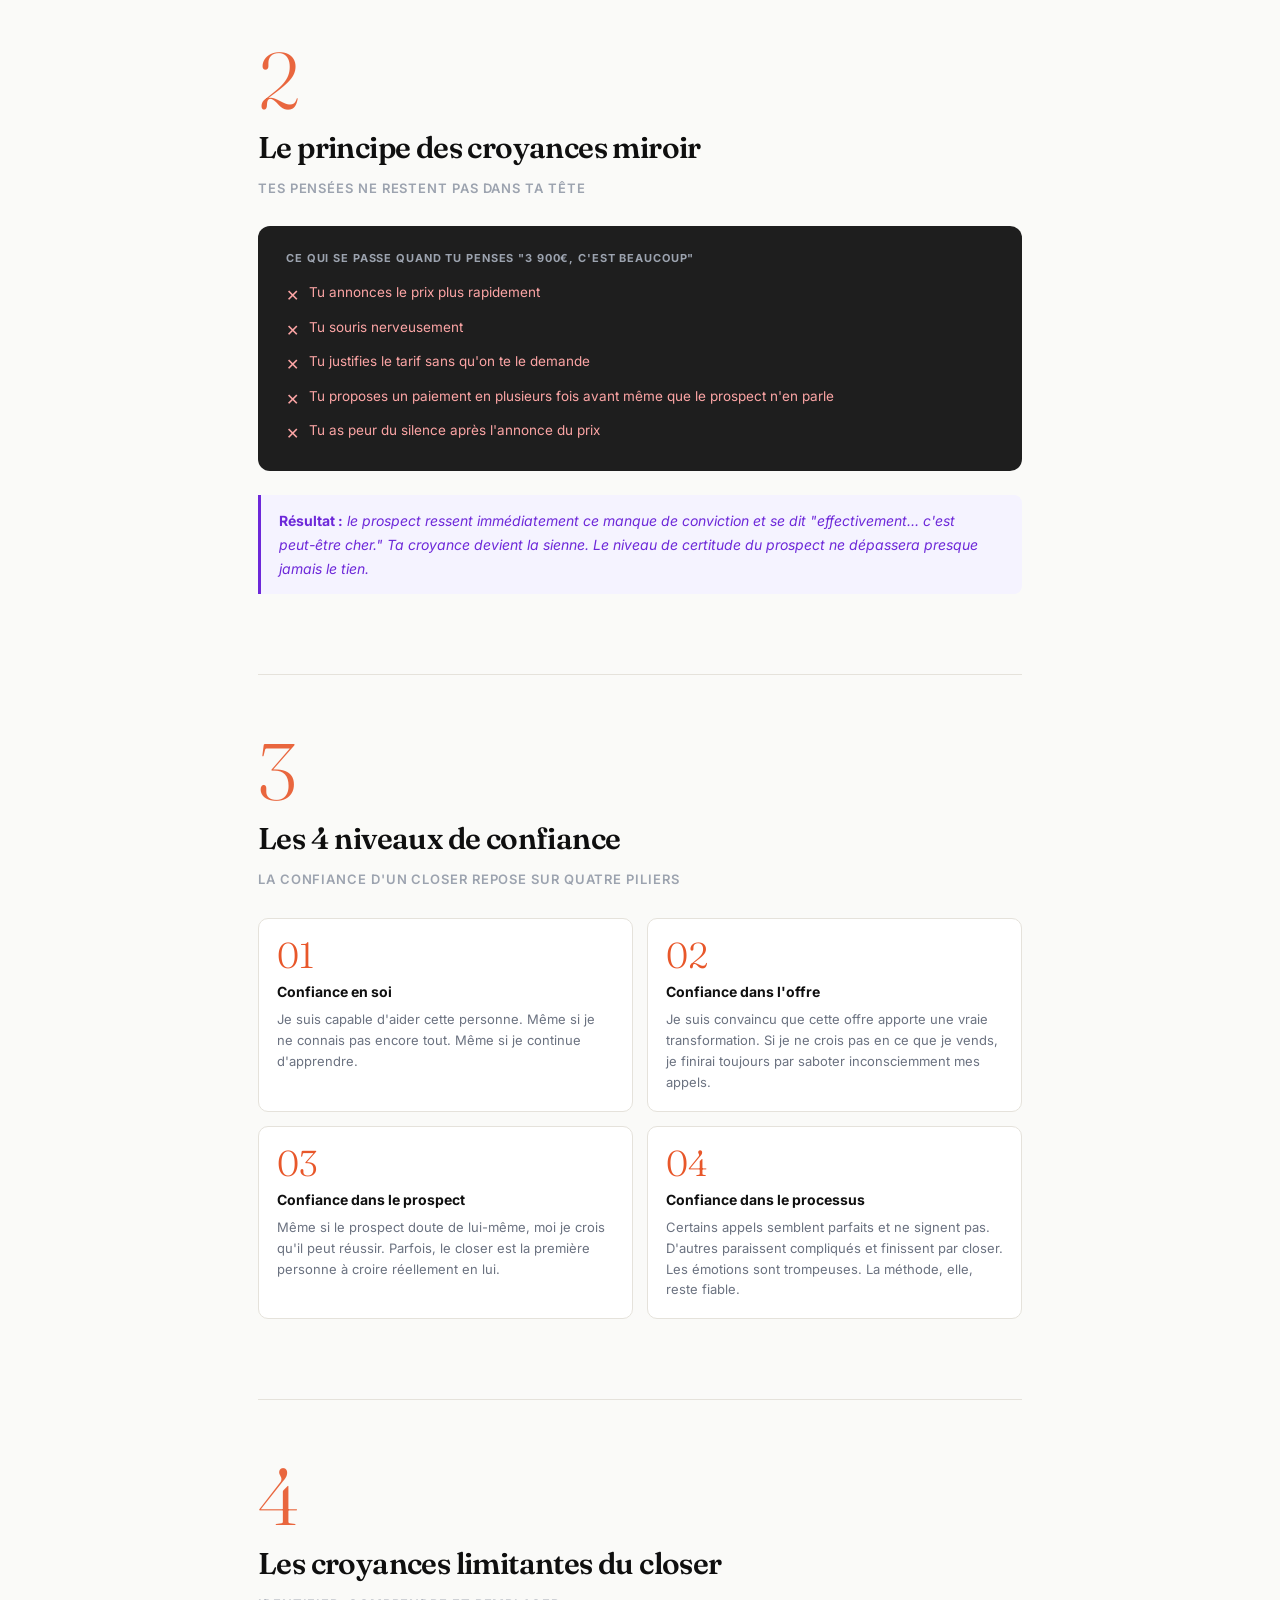
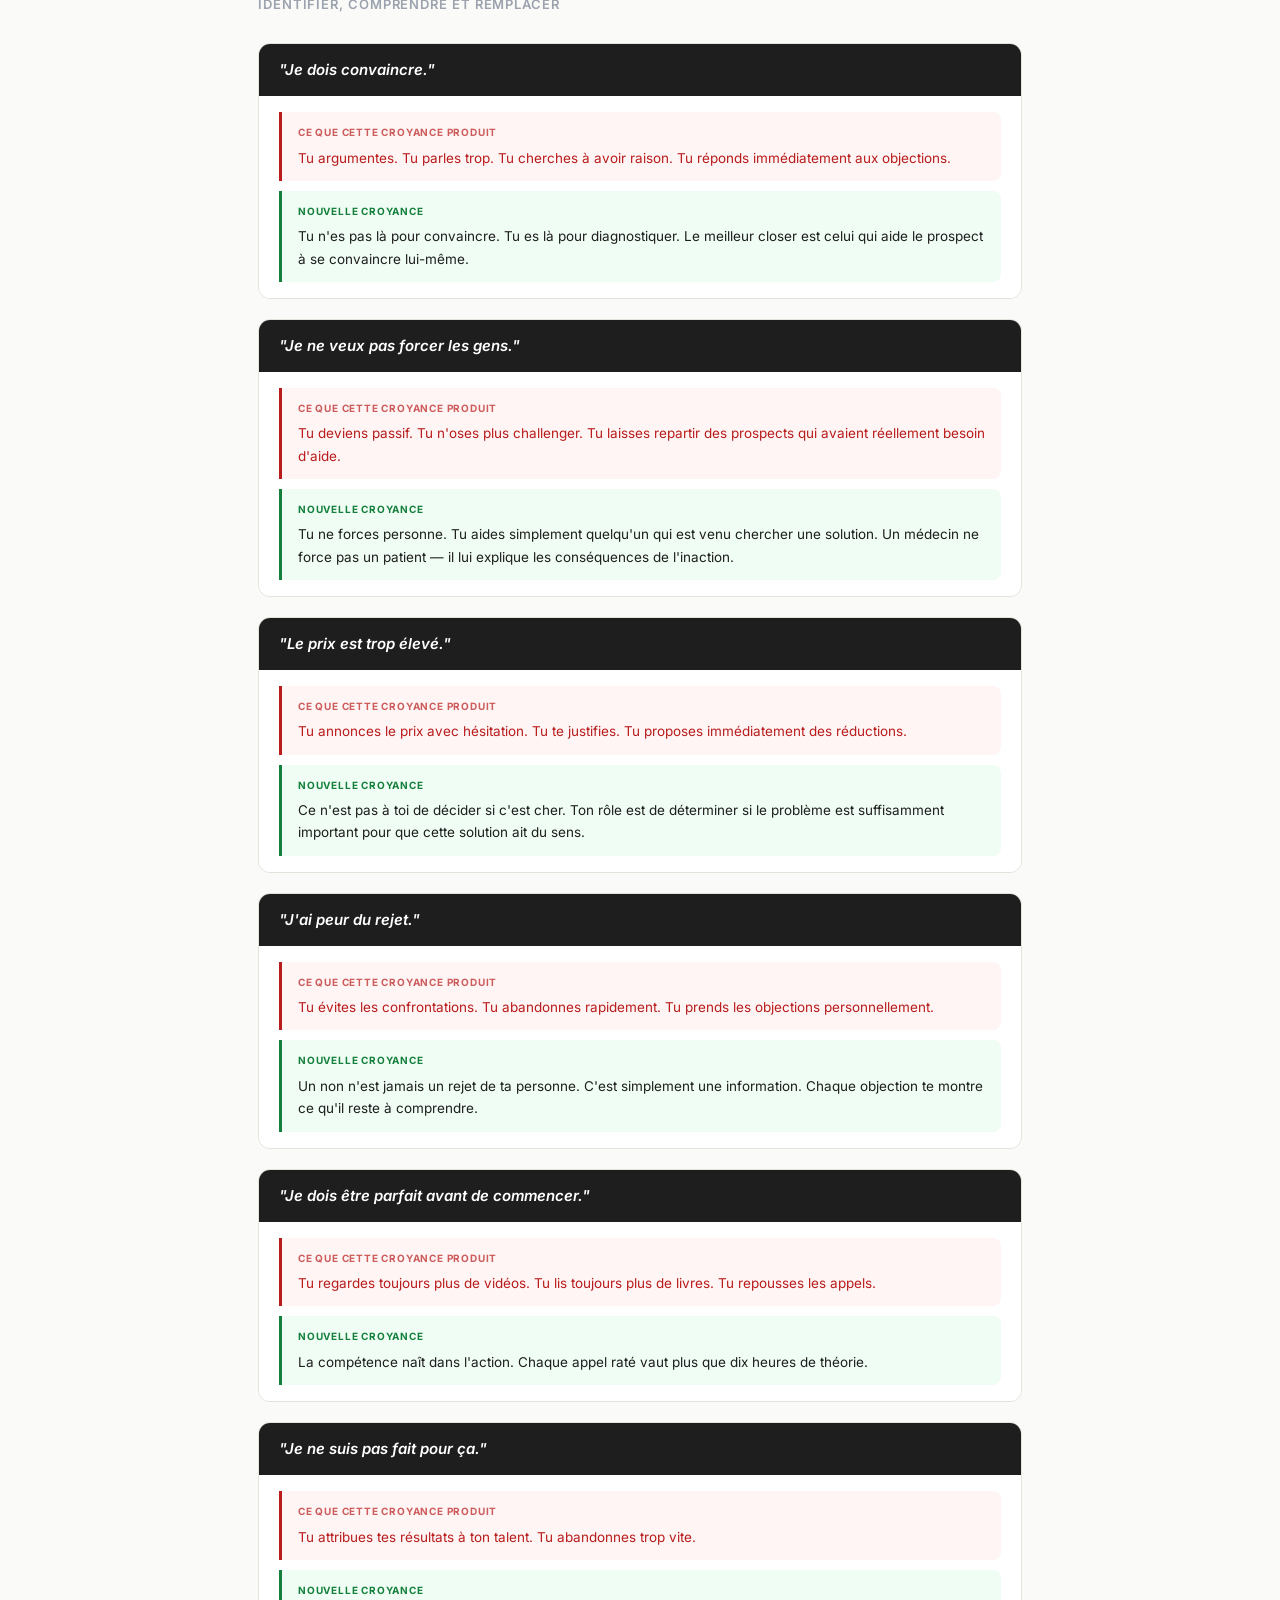
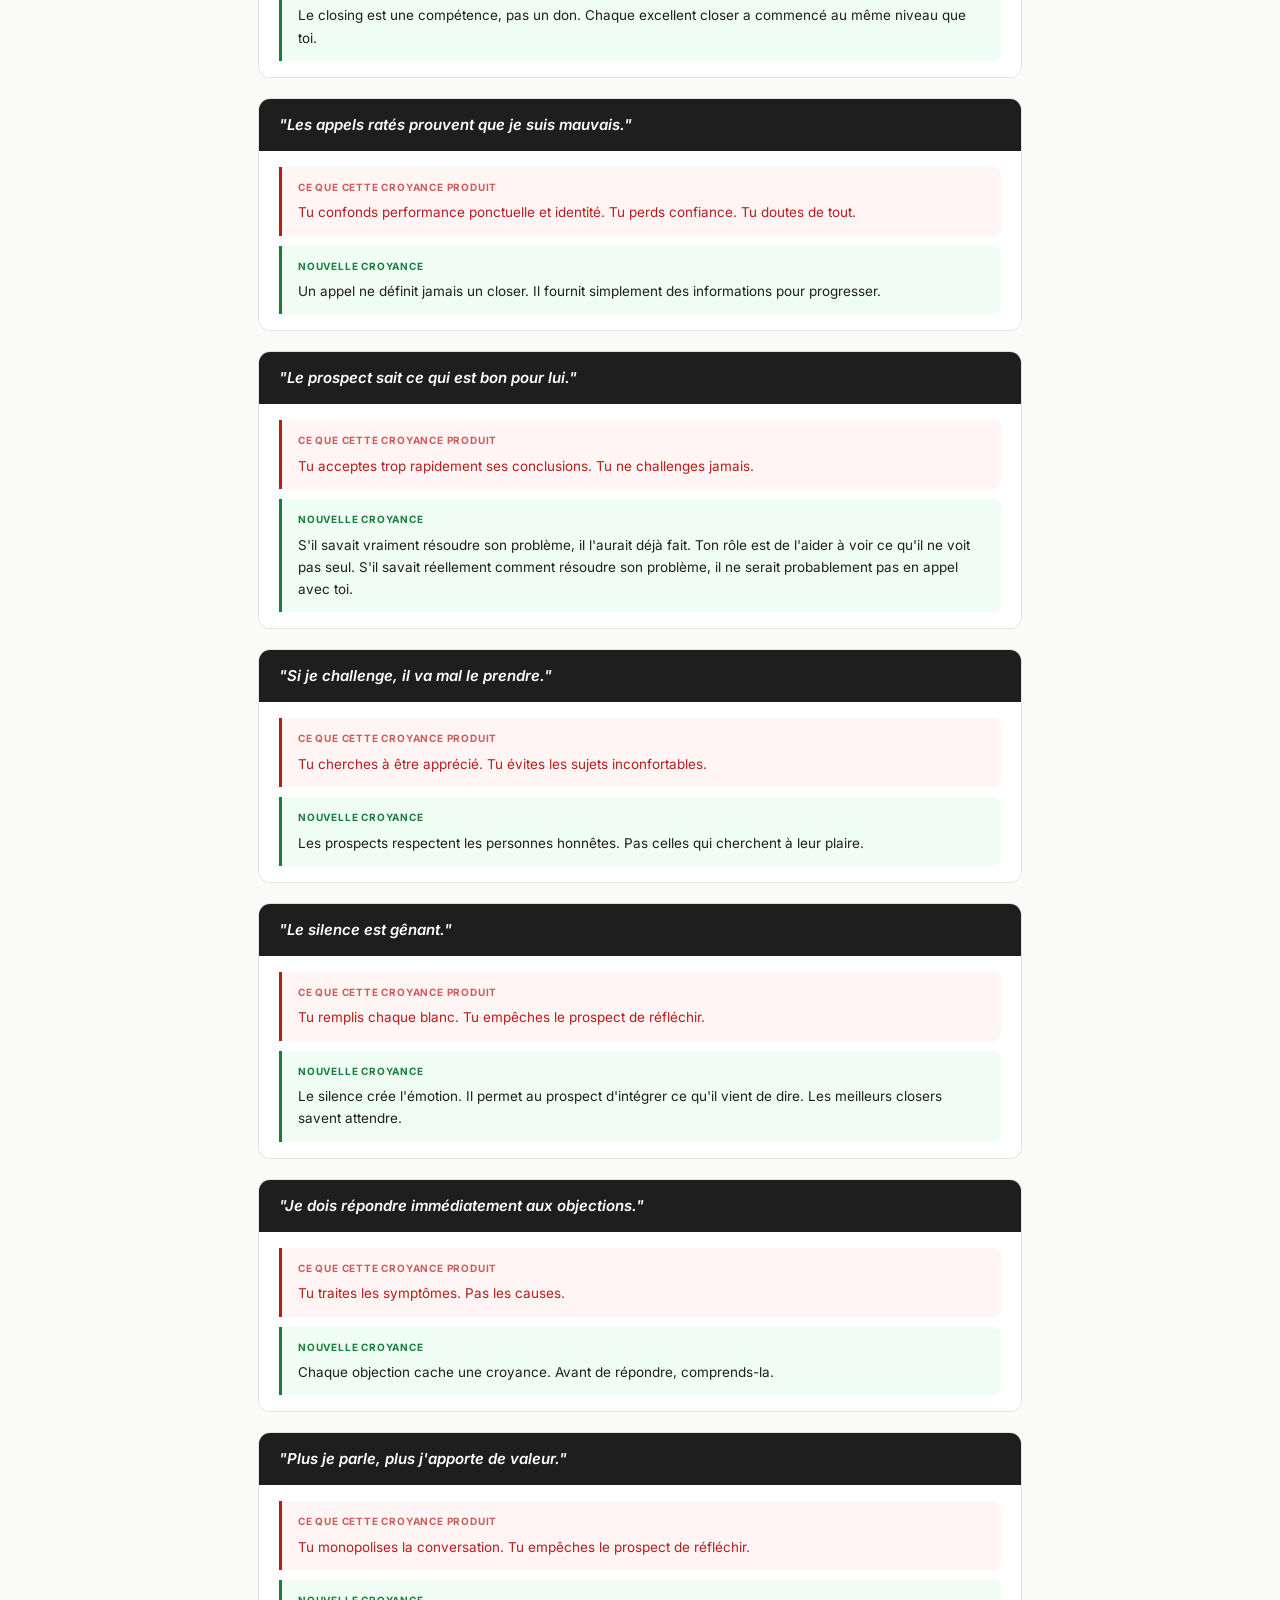
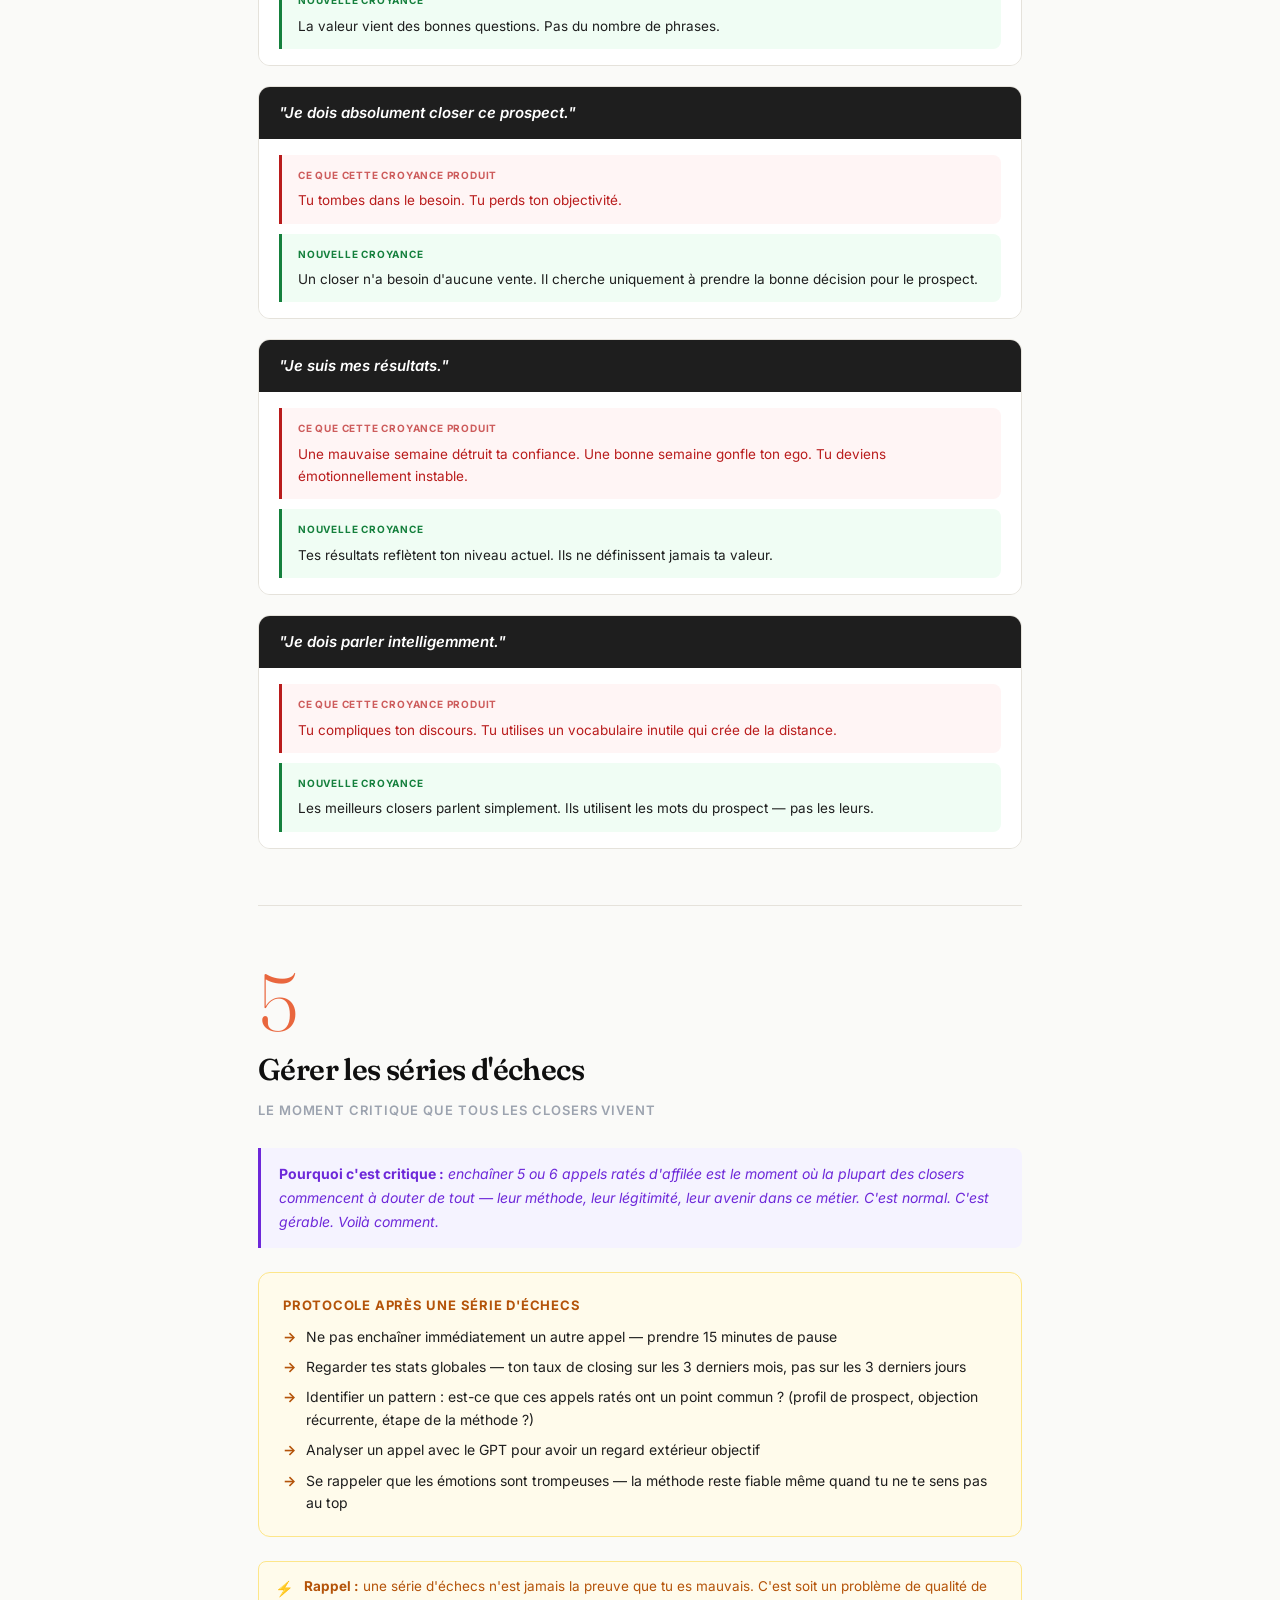
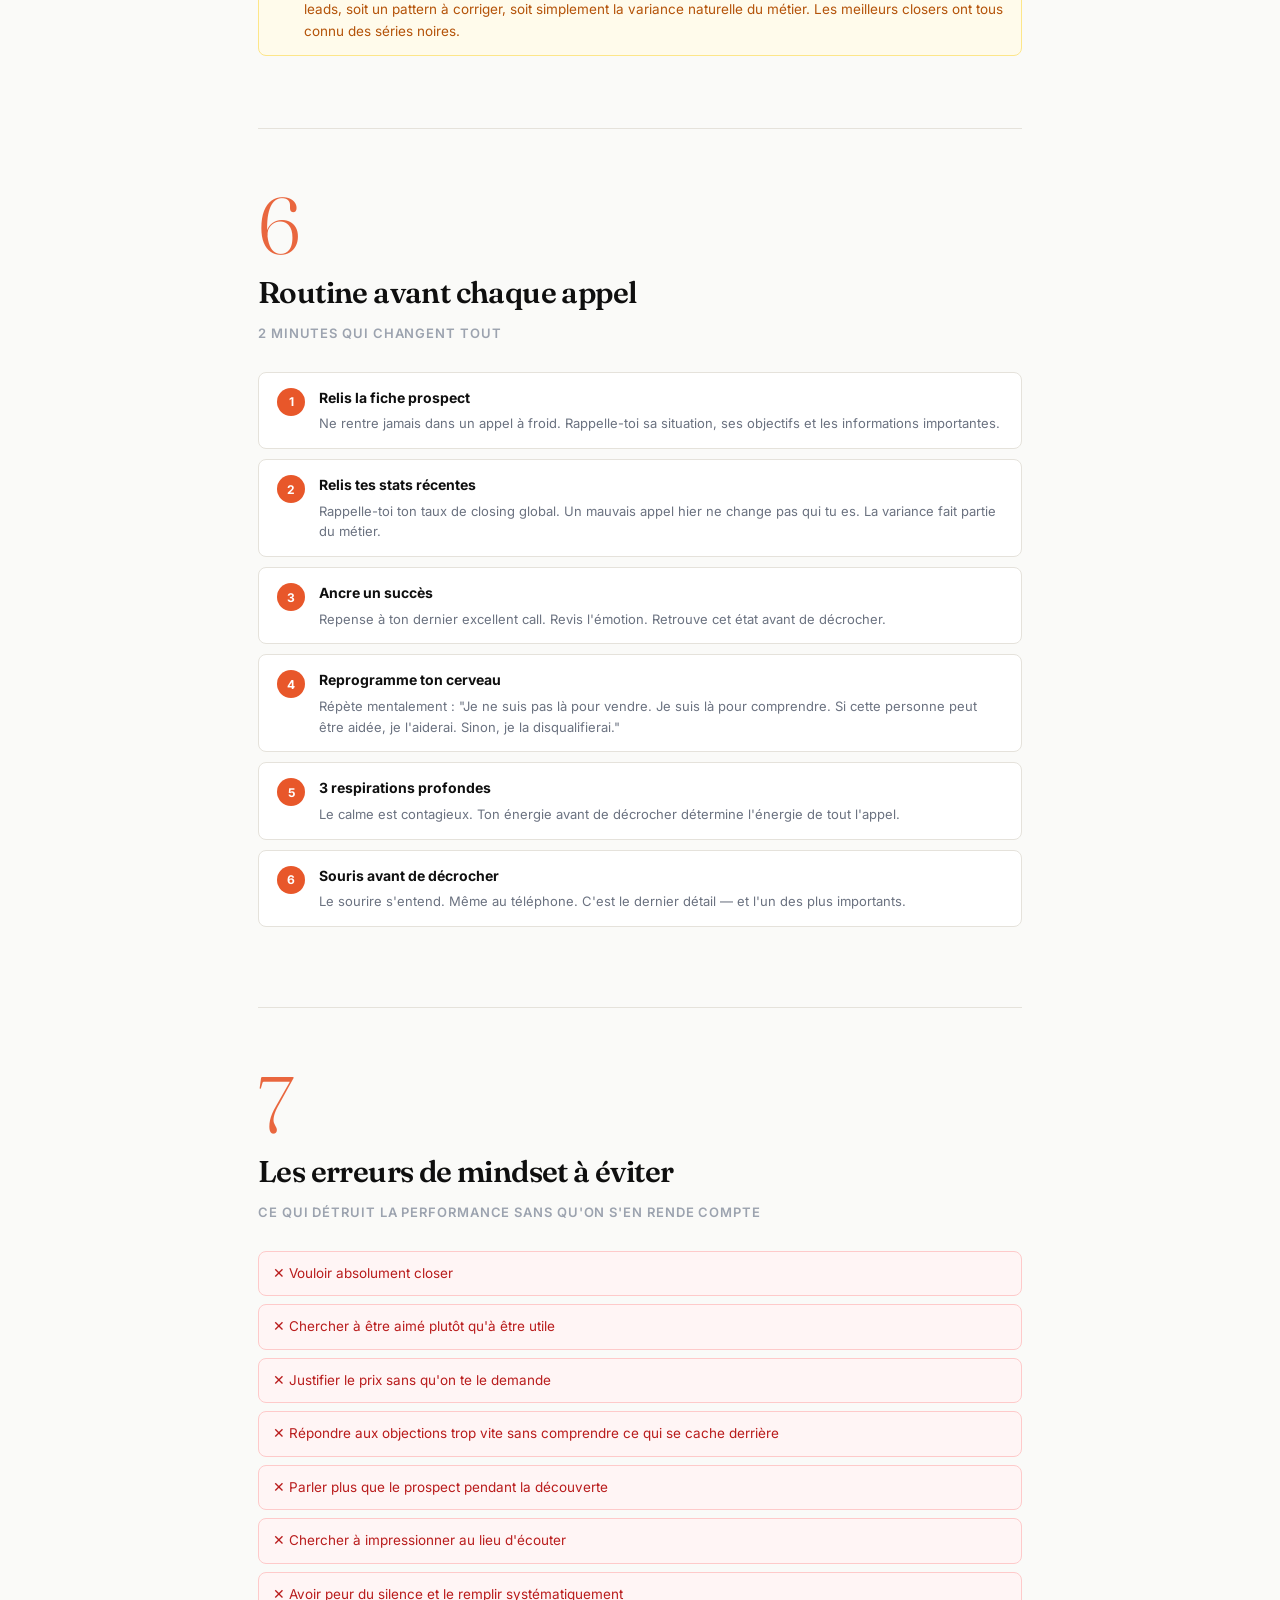
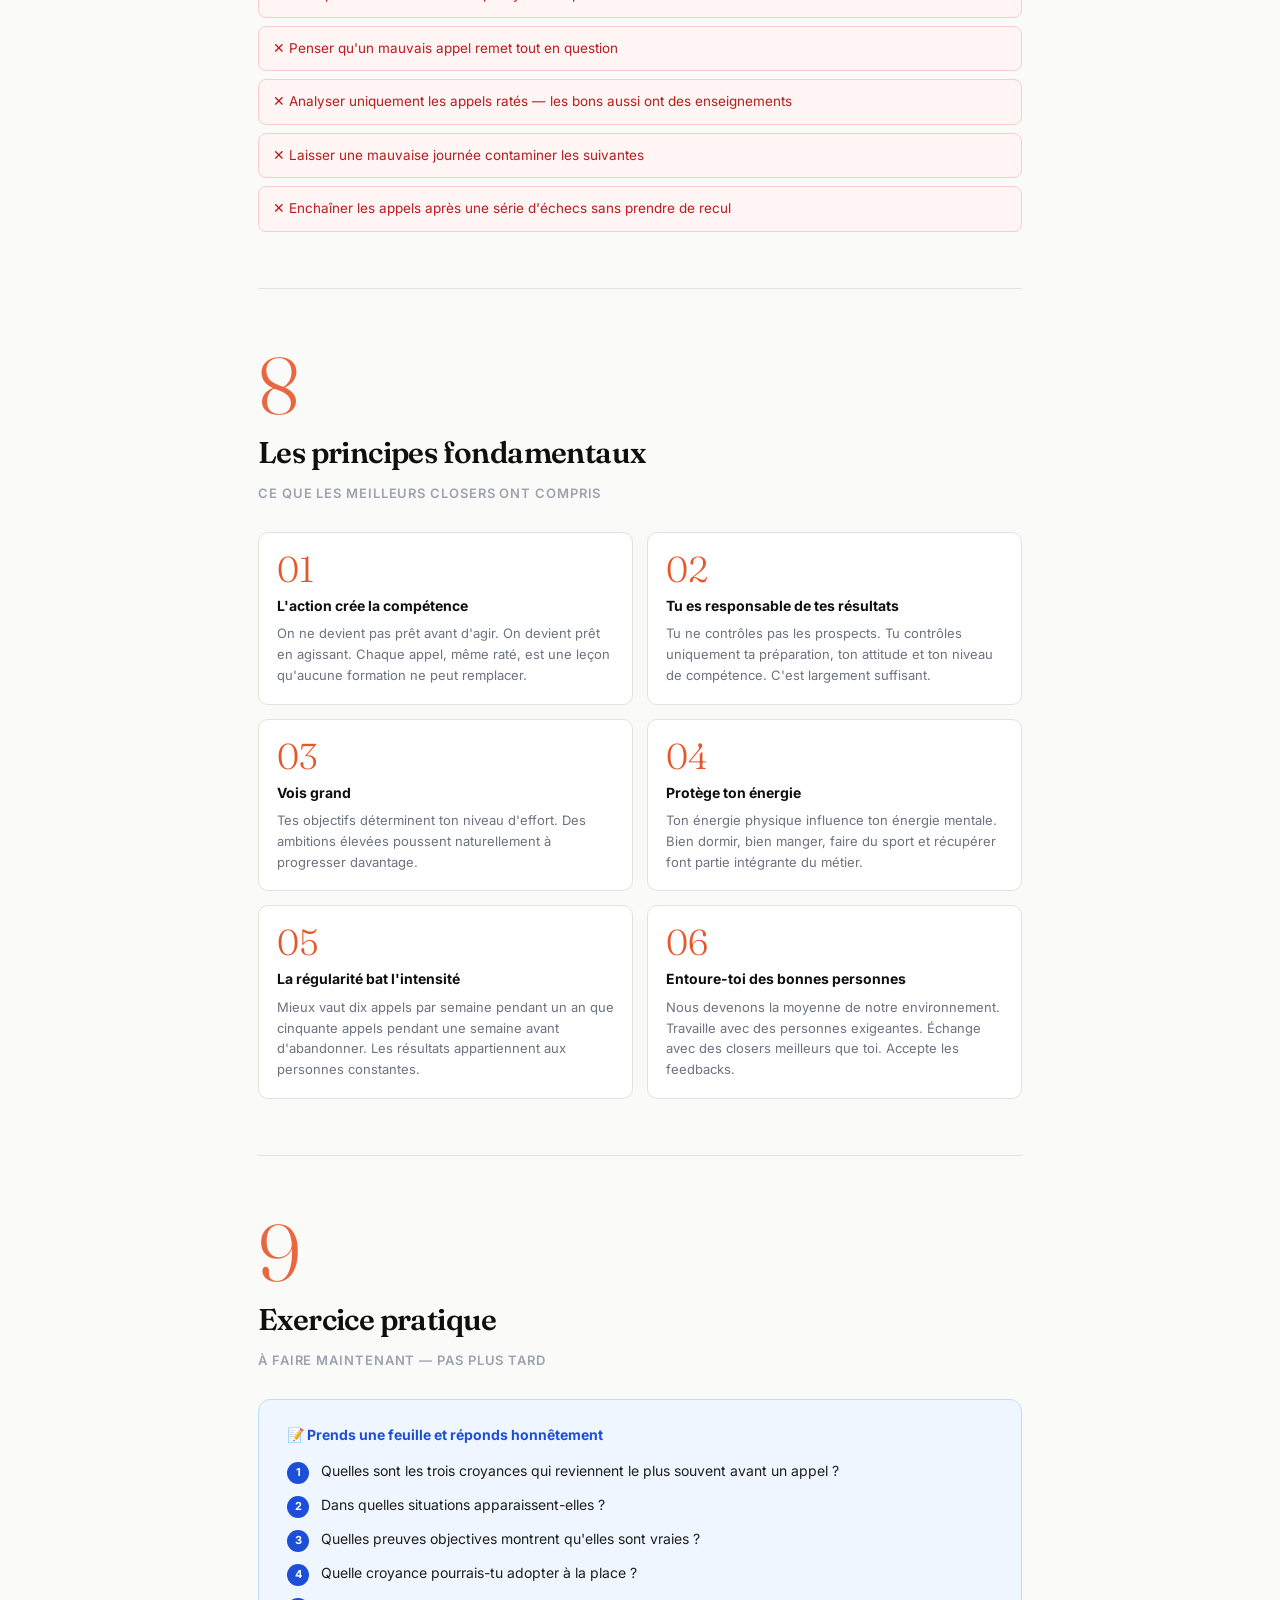
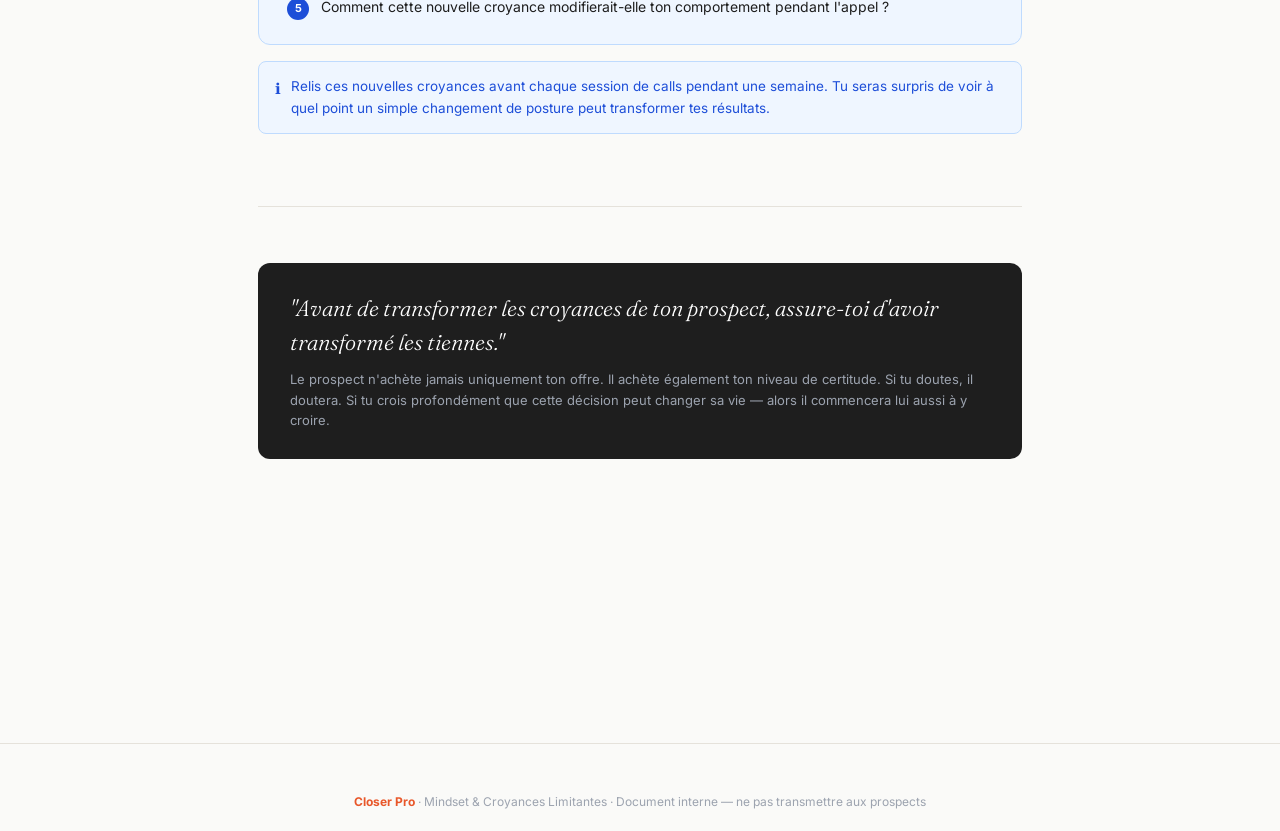
==== commit b72db349: "Mettre à jour le document Mindset Co-Authored-By: Claude Opus 4.8 <noreply@anthropic.com>" ====
--- a/docs/Mindset.html
+++ b/docs/Mindset.html
@@ -22,14 +22,20 @@
   body { font-family: 'Inter', sans-serif; background: var(--bg); color: var(--dark); line-height: 1.6; -webkit-font-smoothing: antialiased; }
   .page-wrap { max-width: 820px; margin: 0 auto; padding: 0 28px 120px; }
 
-  .site-header { background: var(--dark); padding: 14px 28px; display: flex; align-items: center; justify-content: space-between; position: sticky; top: 0; z-index: 100; }
-  .site-header .brand { font-size: 12px; font-weight: 700; color: #fff; letter-spacing: .1em; text-transform: uppercase; }
-  .site-header .meta { font-size: 11px; color: #6B7280; }
-
-  .doc-nav { display: flex; gap: 6px; padding: 16px 0; border-bottom: 1px solid var(--border); flex-wrap: wrap; }
-  .doc-nav a { font-size: 12px; font-weight: 600; color: var(--gray); text-decoration: none; padding: 5px 12px; border-radius: 100px; border: 1px solid var(--border); background: var(--bg-section); transition: all .15s; }
-  .doc-nav a:hover { color: var(--orange); border-color: var(--orange-mid); background: var(--orange-light); }
-
+  /* HEADER */
+  .site-header { background: #111111 !important; padding: 0 28px !important; height: 56px !important; display: flex !important; align-items: center !important; justify-content: space-between !important; position: sticky !important; top: 0 !important; z-index: 200 !important; }
+  .dropdown { position: relative; }
+  .dropdown-btn { font-size: 13px; font-weight: 600; color: #fff; background: #E8572A; border: none; padding: 7px 14px; border-radius: 7px; cursor: pointer; display: flex; align-items: center; gap: 6px; }
+  .dropdown-btn:hover { opacity: .88; }
+  .dropdown-menu { position: absolute; top: calc(100% + 8px); right: 0; background: #fff; border: 1px solid #E5E2DB; border-radius: 12px; box-shadow: 0 8px 32px rgba(0,0,0,.14); min-width: 260px; padding: 8px; display: none; z-index: 9999; }
+  .dropdown.open .dropdown-menu { display: block !important; }
+  .dropdown-section-label { font-size: 10px; font-weight: 700; letter-spacing: .08em; text-transform: uppercase; color: #9CA3AF; padding: 8px 10px 4px; }
+  .dropdown-item { display: flex; align-items: center; gap: 10px; padding: 9px 10px; border-radius: 7px; text-decoration: none; color: #0F0F0F; font-size: 13.5px; font-weight: 500; }
+  .dropdown-item:hover { background: #F4F3F0; }
+  .dropdown-item-icon { width: 26px; height: 26px; border-radius: 6px; display: flex; align-items: center; justify-content: center; font-size: 13px; flex-shrink: 0; }
+  .dropdown-divider { height: 1px; background: #E5E2DB; margin: 6px 0; }
+
+  /* HERO */
   .hero { padding: 72px 0 56px; border-bottom: 1px solid var(--border); }
   .hero-eyebrow { font-size: 11px; font-weight: 700; letter-spacing: .12em; text-transform: uppercase; color: var(--orange); margin-bottom: 20px; }
   .hero h1 { font-family: 'Fraunces', serif; font-size: 52px; font-weight: 600; line-height: 1.1; letter-spacing: -.02em; color: var(--dark); margin-bottom: 18px; }
@@ -38,26 +44,28 @@
   .tag { font-size: 12px; font-weight: 600; padding: 5px 12px; border-radius: 100px; background: var(--bg-section); color: var(--gray); border: 1px solid var(--border); }
   .tag.accent { background: var(--orange-light); color: var(--orange); border-color: var(--orange-mid); }
 
+  /* SECTIONS */
   .section { padding: 56px 0; border-bottom: 1px solid var(--border); }
   .section:last-of-type { border-bottom: none; }
   .section-num { font-family: 'Fraunces', serif; font-size: 80px; font-weight: 300; color: var(--orange); line-height: 1; margin-bottom: 4px; opacity: .9; }
   .section-title { font-family: 'Fraunces', serif; font-size: 30px; font-weight: 600; letter-spacing: -.02em; color: var(--dark); margin-bottom: 6px; }
   .section-sub { font-size: 13px; font-weight: 600; letter-spacing: .07em; text-transform: uppercase; color: var(--gray-light); margin-bottom: 28px; }
 
+  /* QUOTE */
+  .quote-block { background: var(--dark-mid); border-radius: 12px; padding: 28px 32px; margin-bottom: 28px; }
+  .quote-text { font-family: 'Fraunces', serif; font-size: 22px; font-weight: 300; color: #fff; line-height: 1.55; font-style: italic; margin-bottom: 10px; }
+  .quote-sub { font-size: 13px; color: var(--gray-light); }
+
+  /* BLOCKS */
   .why-box { background: var(--purple-light); border-left: 3px solid var(--purple); padding: 14px 18px; border-radius: 0 8px 8px 0; margin-bottom: 24px; font-size: 14px; color: var(--purple); font-style: italic; line-height: 1.7; }
   .why-box strong { font-style: normal; font-weight: 700; }
 
   .alert { padding: 13px 16px; border-radius: 8px; font-size: 13.5px; line-height: 1.65; margin-bottom: 16px; display: flex; gap: 10px; align-items: flex-start; }
   .alert-icon { font-size: 15px; flex-shrink: 0; margin-top: 2px; }
   .alert.amber { background: var(--amber-light); color: var(--amber); border: 1px solid #FDE68A; }
-  .alert.green { background: var(--green-light); color: var(--green); border: 1px solid #BBF7D0; }
+  .alert.blue { background: var(--blue-light); color: var(--blue); border: 1px solid #BFDBFE; }
   .alert.red { background: var(--red-light); color: var(--red); border: 1px solid #FECACA; }
-  .alert.blue { background: var(--blue-light); color: var(--blue); border: 1px solid #BFDBFE; }
   .alert strong { font-weight: 700; }
-
-  .script-group { margin-bottom: 28px; }
-  .script-label { font-size: 10px; font-weight: 700; letter-spacing: .1em; text-transform: uppercase; color: var(--gray-light); margin-bottom: 8px; display: flex; align-items: center; gap: 6px; }
-  .script-label::after { content: ''; flex: 1; height: 1px; background: var(--border); }
 
   /* PILIERS */
   .piliers-grid { display: grid; grid-template-columns: 1fr 1fr 1fr; gap: 14px; margin-bottom: 24px; }
@@ -66,27 +74,35 @@
   .pilier-name { font-size: 14px; font-weight: 700; color: var(--dark); margin-bottom: 6px; }
   .pilier-desc { font-size: 13px; color: var(--gray); line-height: 1.6; }
 
-  /* CROYANCE CARDS */
-  .croyance-list { display: flex; flex-direction: column; gap: 24px; }
+  /* CONFIANCE GRID */
+  .confiance-grid { display: grid; grid-template-columns: 1fr 1fr; gap: 14px; margin-bottom: 24px; }
+  .confiance-card { border: 1px solid var(--border); border-radius: 10px; padding: 18px; background: #fff; }
+  .confiance-num { font-family: 'Fraunces', serif; font-size: 36px; font-weight: 300; color: var(--orange); line-height: 1; margin-bottom: 8px; }
+  .confiance-title { font-size: 14px; font-weight: 700; color: var(--dark); margin-bottom: 6px; }
+  .confiance-desc { font-size: 13px; color: var(--gray); line-height: 1.6; }
+
+  /* CROYANCES */
+  .croyance-list { display: flex; flex-direction: column; gap: 20px; }
   .croyance-card { border: 1px solid var(--border); border-radius: 12px; overflow: hidden; }
-  .croyance-header { padding: 16px 20px; background: var(--dark-mid); display: flex; align-items: center; gap: 12px; }
-  .croyance-icon { font-size: 18px; }
-  .croyance-title { font-size: 14px; font-weight: 600; color: #fff; font-style: italic; }
-  .croyance-body { padding: 20px; background: #fff; display: flex; flex-direction: column; gap: 10px; }
+  .croyance-header { padding: 14px 20px; background: var(--dark-mid); }
+  .croyance-title { font-size: 15px; font-weight: 600; color: #fff; font-style: italic; }
+  .croyance-body { padding: 16px 20px; background: #fff; display: flex; flex-direction: column; gap: 10px; }
   .croyance-warn { background: var(--red-light); border-left: 3px solid var(--red); border-radius: 0 8px 8px 0; padding: 12px 16px; font-size: 13.5px; color: var(--red); line-height: 1.65; }
+  .croyance-warn .label { font-size: 10px; font-weight: 700; letter-spacing: .08em; text-transform: uppercase; color: var(--red); margin-bottom: 6px; opacity: .7; }
   .croyance-reframe { background: var(--green-light); border-left: 3px solid var(--green); border-radius: 0 8px 8px 0; padding: 12px 16px; font-size: 13.5px; color: var(--dark-mid); line-height: 1.65; }
-  .croyance-reframe strong { color: var(--green); font-weight: 700; }
+  .croyance-reframe .label { font-size: 10px; font-weight: 700; letter-spacing: .08em; text-transform: uppercase; color: var(--green); margin-bottom: 6px; }
 
   /* ROUTINE */
   .routine-list { display: flex; flex-direction: column; gap: 10px; margin-bottom: 24px; }
   .routine-item { display: flex; align-items: flex-start; gap: 14px; padding: 14px 18px; background: #fff; border: 1px solid var(--border); border-radius: 8px; }
   .routine-num { width: 28px; height: 28px; border-radius: 50%; background: var(--orange); color: #fff; font-size: 12px; font-weight: 700; display: flex; align-items: center; justify-content: center; flex-shrink: 0; margin-top: 1px; }
   .routine-text { font-size: 14px; color: var(--dark-mid); line-height: 1.6; }
+  .routine-text strong { color: var(--dark); }
+  .routine-text p { font-size: 13px; color: var(--gray); margin-top: 4px; }
 
   /* ERREURS */
-  .erreurs-list { display: flex; flex-direction: column; gap: 10px; }
-  .erreur-item { display: flex; align-items: flex-start; gap: 12px; padding: 13px 16px; background: var(--red-light); border: 1px solid #FECACA; border-radius: 8px; font-size: 14px; color: var(--red); line-height: 1.6; }
-  .erreur-icon { font-size: 14px; flex-shrink: 0; margin-top: 2px; }
+  .erreurs-list { display: flex; flex-direction: column; gap: 8px; }
+  .erreur-item { display: flex; align-items: flex-start; gap: 10px; padding: 11px 14px; background: var(--red-light); border: 1px solid #FECACA; border-radius: 8px; font-size: 13.5px; color: var(--red); line-height: 1.6; }
 
   /* PRINCIPES */
   .principes-grid { display: grid; grid-template-columns: 1fr 1fr; gap: 14px; }
@@ -95,255 +111,385 @@
   .principe-title { font-size: 14px; font-weight: 700; color: var(--dark); margin-bottom: 6px; }
   .principe-desc { font-size: 13px; color: var(--gray); line-height: 1.6; }
 
-  /* QUOTE */
-  .quote-block { background: var(--dark-mid); border-radius: 12px; padding: 28px 32px; margin-bottom: 24px; }
-  .quote-text { font-family: 'Fraunces', serif; font-size: 22px; font-weight: 300; color: #fff; line-height: 1.5; font-style: italic; margin-bottom: 12px; }
-  .quote-sub { font-size: 13px; color: var(--gray-light); }
+  /* MIROIR BOX */
+  .miroir-box { background: var(--dark-mid); border-radius: 12px; padding: 24px 28px; margin-bottom: 24px; }
+  .miroir-box .miroir-title { font-size: 11px; font-weight: 700; letter-spacing: .08em; text-transform: uppercase; color: var(--gray-light); margin-bottom: 14px; }
+  .miroir-example { display: flex; flex-direction: column; gap: 8px; margin-top: 14px; }
+  .miroir-row { display: flex; align-items: flex-start; gap: 10px; font-size: 13.5px; line-height: 1.6; }
+  .miroir-row.bad { color: #FCA5A5; }
+  .miroir-row.good { color: #86EFAC; }
+  .miroir-row .dot { font-size: 16px; flex-shrink: 0; margin-top: 1px; }
+
+  /* EXERCICE */
+  .exercice-box { background: var(--blue-light); border: 1px solid #BFDBFE; border-radius: 12px; padding: 24px 28px; }
+  .exercice-title { font-size: 14px; font-weight: 700; color: var(--blue); margin-bottom: 14px; display: flex; align-items: center; gap: 8px; }
+  .exercice-questions { display: flex; flex-direction: column; gap: 10px; }
+  .exercice-q { display: flex; align-items: flex-start; gap: 12px; font-size: 14px; color: var(--dark-mid); line-height: 1.6; }
+  .exercice-q-num { width: 22px; height: 22px; border-radius: 50%; background: var(--blue); color: #fff; font-size: 11px; font-weight: 700; display: flex; align-items: center; justify-content: center; flex-shrink: 0; margin-top: 2px; }
+
+  /* SERIE ECHECS */
+  .serie-box { background: var(--amber-light); border: 1px solid #FDE68A; border-radius: 12px; padding: 22px 24px; margin-bottom: 24px; }
+  .serie-title { font-size: 13px; font-weight: 700; color: var(--amber); margin-bottom: 10px; text-transform: uppercase; letter-spacing: .06em; }
+  .serie-steps { display: flex; flex-direction: column; gap: 8px; }
+  .serie-step { font-size: 14px; color: var(--dark-mid); line-height: 1.6; display: flex; gap: 10px; align-items: flex-start; }
+  .serie-step-arrow { color: var(--amber); font-weight: 700; flex-shrink: 0; }
 
   .page-footer { text-align: center; padding: 48px 0 20px; border-top: 1px solid var(--border); margin-top: 80px; font-size: 12px; color: var(--gray-light); }
   .page-footer strong { color: var(--orange); }
-
-  
-
-  /* ── HEADER ── */
-  .site-header {
-    background: #111111 !important;
-    padding: 0 28px !important;
-    height: 56px !important;
-    display: flex !important;
-    align-items: center !important;
-    justify-content: space-between !important;
-    position: sticky !important;
-    top: 0 !important;
-    z-index: 200 !important;
-  }
-  .dropdown { position: relative; }
-  .dropdown-btn {
-    font-size: 13px; font-weight: 600; color: #fff;
-    background: #E8572A; border: none; padding: 7px 14px;
-    border-radius: 7px; cursor: pointer; display: flex;
-    align-items: center; gap: 6px;
-  }
-  .dropdown-btn:hover { opacity: .88; }
-  .dropdown-menu {
-    position: absolute; top: calc(100% + 8px); right: 0;
-    background: #fff; border: 1px solid #E5E2DB;
-    border-radius: 12px; box-shadow: 0 8px 32px rgba(0,0,0,.14);
-    min-width: 260px; padding: 8px; display: none; z-index: 9999;
-  }
-  .dropdown.open .dropdown-menu { display: block !important; }
-  .dropdown-section-label {
-    font-size: 10px; font-weight: 700; letter-spacing: .08em;
-    text-transform: uppercase; color: #9CA3AF; padding: 8px 10px 4px;
-  }
-  .dropdown-item {
-    display: flex; align-items: center; gap: 10px;
-    padding: 9px 10px; border-radius: 7px; text-decoration: none;
-    color: #0F0F0F; font-size: 13.5px; font-weight: 500;
-  }
-  .dropdown-item:hover { background: #F4F3F0; }
-  .dropdown-item-icon {
-    width: 26px; height: 26px; border-radius: 6px;
-    display: flex; align-items: center; justify-content: center;
-    font-size: 13px; flex-shrink: 0;
-  }
-  .dropdown-divider { height: 1px; background: #E5E2DB; margin: 6px 0; }
-
 </style>
 </head>
 <body>
 
-    <header class="site-header">
-    <a href="index.html" style="display:flex;align-items:center;gap:10px;text-decoration:none;">
-      <div style="width:26px;height:26px;background:#E8572A;border-radius:6px;display:flex;align-items:center;justify-content:center;font-size:13px;font-weight:800;color:#fff;flex-shrink:0;">C</div>
-      <span style="font-size:13px;font-weight:700;color:#fff;letter-spacing:.02em;">Closer Pro</span>
-    </a>
-    <div class="dropdown" id="dropdown">
-      <button class="dropdown-btn" onclick="toggleDropdown()">
-        Documents
-        <svg viewBox="0 0 24 24" fill="none" stroke="currentColor" stroke-width="2.5" style="width:14px;height:14px;transition:transform .2s"><path d="M6 9l6 6 6-6"/></svg>
-      </button>
-      <div class="dropdown-menu">
-        <div class="dropdown-section-label">Méthode</div>
-        <a class="dropdown-item" href="Script_Closing_Pro.html"><div class="dropdown-item-icon" style="background:#FEF0EA">📋</div>Script de Closing</a>
-        <a class="dropdown-item" href="Traitement_Objections.html"><div class="dropdown-item-icon" style="background:#FFF5F5">🛡️</div>Traitement des Objections</a>
-        <a class="dropdown-item" href="Reframing.html"><div class="dropdown-item-icon" style="background:#F5F3FF">🧠</div>Reframing des Prospects</a>
-        <div class="dropdown-divider"></div>
-        <div class="dropdown-section-label">Mindset</div>
-        <a class="dropdown-item" href="Mindset.html"><div class="dropdown-item-icon" style="background:#F0FDF4">🔥</div>Mindset & Croyances</a>
-        <div class="dropdown-divider"></div>
-        <div class="dropdown-section-label">Process</div>
-        <a class="dropdown-item" href="Script_Setting.html"><div class="dropdown-item-icon" style="background:#EFF6FF">📞</div>Script Setting</a>
-        <a class="dropdown-item" href="Process_Challenge.html"><div class="dropdown-item-icon" style="background:#FFFBEB">⚡</div>Process Challenge</a>
-        <a class="dropdown-item" href="Comment_Trouver_une_Offre.html"><div class="dropdown-item-icon" style="background:#F0FDF4">🎯</div>Comment Trouver une Offre</a>
-        <div class="dropdown-divider"></div>
-        <a class="dropdown-item" href="index.html"><div class="dropdown-item-icon" style="background:#F4F3F0">🏠</div>← Accueil</a>
-      </div>
-    </div>
-  </header>
+<header class="site-header">
+  <a href="index.html" style="display:flex;align-items:center;gap:10px;text-decoration:none;">
+    <div style="width:26px;height:26px;background:#E8572A;border-radius:6px;display:flex;align-items:center;justify-content:center;font-size:13px;font-weight:800;color:#fff;flex-shrink:0;">C</div>
+    <span style="font-size:13px;font-weight:700;color:#fff;letter-spacing:.02em;">Closer Pro</span>
+  </a>
+  <div class="dropdown" id="dropdown">
+    <button class="dropdown-btn" onclick="toggleDropdown()">
+      Documents
+      <svg viewBox="0 0 24 24" fill="none" stroke="currentColor" stroke-width="2.5" style="width:14px;height:14px;transition:transform .2s"><path d="M6 9l6 6 6-6"/></svg>
+    </button>
+    <div class="dropdown-menu">
+      <div class="dropdown-section-label">Méthode</div>
+      <a class="dropdown-item" href="Script_Closing_Pro.html"><div class="dropdown-item-icon" style="background:#FEF0EA">📋</div>Script de Closing</a>
+      <a class="dropdown-item" href="Traitement_Objections.html"><div class="dropdown-item-icon" style="background:#FFF5F5">🛡️</div>Traitement des Objections</a>
+      <a class="dropdown-item" href="Reframing.html"><div class="dropdown-item-icon" style="background:#F5F3FF">🧠</div>Reframing des Prospects</a>
+      <div class="dropdown-divider"></div>
+      <div class="dropdown-section-label">Mindset</div>
+      <a class="dropdown-item" href="Mindset.html"><div class="dropdown-item-icon" style="background:#F0FDF4">🔥</div>Mindset & Croyances</a>
+      <div class="dropdown-divider"></div>
+      <div class="dropdown-section-label">Process</div>
+      <a class="dropdown-item" href="Script_Setting.html"><div class="dropdown-item-icon" style="background:#EFF6FF">📞</div>Script Setting</a>
+      <a class="dropdown-item" href="Process_Challenge.html"><div class="dropdown-item-icon" style="background:#FFFBEB">⚡</div>Process Challenge</a>
+      <a class="dropdown-item" href="Comment_Trouver_une_Offre.html"><div class="dropdown-item-icon" style="background:#F0FDF4">🎯</div>Comment Trouver une Offre</a>
+      <div class="dropdown-divider"></div>
+      <a class="dropdown-item" href="index.html"><div class="dropdown-item-icon" style="background:#F4F3F0">🏠</div>← Accueil</a>
+    </div>
+  </div>
+</header>
 
 <div class="page-wrap">
-
-  <div class="doc-nav">
-    <a href="Script_Closing_Pro.html">← Script de Closing</a>
-    <a href="Traitement_Objections.html">Objections</a>
-  </div>
 
   <!-- HERO -->
   <div class="hero">
     <div class="hero-eyebrow">Document de référence</div>
     <h1>Mindset &<br>Croyances Limitantes.</h1>
-    <p class="hero-sub">Avant de closer des prospects, tu dois commencer par te closer toi-même. Les croyances limitantes du closer sont le frein numéro un à la performance — les identifier et les neutraliser est la base de tout.</p>
+    <p class="hero-sub">Avant de closer les autres, commence par te closer toi-même. Le niveau de tes résultats ne dépend pas uniquement de ton script — il dépend avant tout de ton niveau de croyances.</p>
     <div class="hero-tags">
-      <span class="tag accent">3 piliers du mindset</span>
-      <span class="tag accent">6 croyances limitantes</span>
+      <span class="tag accent">3 piliers</span>
+      <span class="tag accent">4 niveaux de confiance</span>
+      <span class="tag">15 croyances limitantes</span>
       <span class="tag">Routine avant appel</span>
-      <span class="tag">Erreurs à éviter</span>
-    </div>
-  </div>
-
-  <!-- SECTION 1 — LE MINDSET DU CLOSER -->
+      <span class="tag">Exercice pratique</span>
+    </div>
+  </div>
+
+  <!-- INTRO -->
+  <div class="section">
+    <div class="quote-block">
+      <div class="quote-text">"Le closing est un transfert de certitude. Si tu doutes, il doute. Si tu hésites, il hésite."</div>
+      <div class="quote-sub">Deux closers peuvent suivre la même trame, poser les mêmes questions, vendre la même offre. L'un close à 15%, l'autre à 40%. La différence ne vient pas de la technique — elle vient de la posture.</div>
+    </div>
+
+    <div class="why-box">
+      <strong>Ce que tes croyances influencent inconsciemment :</strong> ton ton de voix, ton énergie, les questions que tu poses, ta capacité à challenger, ton aisance à annoncer le prix, la manière dont tu gères les objections, le moment où tu abandonnes. Le prospect ressent tout cela, même si tu ne dis pas un mot.
+    </div>
+  </div>
+
+  <!-- PILIERS -->
   <div class="section">
     <div class="section-num">1</div>
-    <div class="section-title">Le mindset du closer</div>
+    <div class="section-title">Les 3 piliers du mindset</div>
     <div class="section-sub">La posture qui change tout</div>
-
-    <div class="quote-block">
-      <div class="quote-text">"Le closer n'est pas un vendeur. Il est un médecin. Son rôle : diagnostiquer, pas convaincre."</div>
-      <div class="quote-sub">Si tu rentres dans chaque appel en mode "je dois vendre", tu as déjà perdu.</div>
-    </div>
 
     <div class="piliers-grid">
       <div class="pilier-card">
         <div class="pilier-icon">⚖️</div>
         <div class="pilier-name">Détachement du résultat</div>
-        <div class="pilier-desc">Tu n'es pas là pour closer — tu es là pour aider ou disqualifier. Cette posture te rend naturellement plus convaincant car tu n'es pas dans le besoin. Le prospect le sent immédiatement.</div>
+        <div class="pilier-desc">Plus tu as besoin de vendre, moins tu vends. Un excellent closer rentre dans chaque appel avec une seule mission : comprendre si cette personne peut réellement être aidée. Pas pour closer — pour trouver la vérité.</div>
       </div>
       <div class="pilier-card">
         <div class="pilier-icon">👂</div>
         <div class="pilier-name">Curiosité sincère</div>
-        <div class="pilier-desc">Chaque question doit venir d'un vrai désir de comprendre. Les prospects sentent la différence entre quelqu'un qui s'intéresse vraiment et quelqu'un qui récite mécaniquement un script.</div>
+        <div class="pilier-desc">Un closer n'est pas un interrogateur. Il est profondément curieux. Les prospects sentent immédiatement la différence entre une question posée par script et une question posée parce qu'on veut vraiment comprendre.</div>
       </div>
       <div class="pilier-card">
         <div class="pilier-icon">🔥</div>
-        <div class="pilier-name">Confiance inébranlable</div>
-        <div class="pilier-desc">Tu crois profondément que ton offre peut changer la vie de ce prospect. Sans cette conviction intérieure, aucune technique de closing ne fonctionnera sur le long terme.</div>
+        <div class="pilier-name">Certitude inébranlable</div>
+        <div class="pilier-desc">Le prospect n'achète pas uniquement ton offre — il achète aussi ton niveau de certitude. Si tu doutes de ton offre, il doutera. Si tu crois profondément en elle, cette conviction deviendra contagieuse.</div>
+      </div>
+    </div>
+  </div>
+
+  <!-- CROYANCES MIROIR -->
+  <div class="section">
+    <div class="section-num">2</div>
+    <div class="section-title">Le principe des croyances miroir</div>
+    <div class="section-sub">Tes pensées ne restent pas dans ta tête</div>
+
+    <div class="miroir-box">
+      <div class="miroir-title">Ce qui se passe quand tu penses "3 900€, c'est beaucoup"</div>
+      <div class="miroir-example">
+        <div class="miroir-row bad"><span class="dot">✕</span>Tu annonces le prix plus rapidement</div>
+        <div class="miroir-row bad"><span class="dot">✕</span>Tu souris nerveusement</div>
+        <div class="miroir-row bad"><span class="dot">✕</span>Tu justifies le tarif sans qu'on te le demande</div>
+        <div class="miroir-row bad"><span class="dot">✕</span>Tu proposes un paiement en plusieurs fois avant même que le prospect n'en parle</div>
+        <div class="miroir-row bad"><span class="dot">✕</span>Tu as peur du silence après l'annonce du prix</div>
+      </div>
+    </div>
+
+    <div class="why-box">
+      <strong>Résultat :</strong> le prospect ressent immédiatement ce manque de conviction et se dit "effectivement… c'est peut-être cher." Ta croyance devient la sienne. Le niveau de certitude du prospect ne dépassera presque jamais le tien.
+    </div>
+  </div>
+
+  <!-- 4 NIVEAUX DE CONFIANCE -->
+  <div class="section">
+    <div class="section-num">3</div>
+    <div class="section-title">Les 4 niveaux de confiance</div>
+    <div class="section-sub">La confiance d'un closer repose sur quatre piliers</div>
+
+    <div class="confiance-grid">
+      <div class="confiance-card">
+        <div class="confiance-num">01</div>
+        <div class="confiance-title">Confiance en soi</div>
+        <div class="confiance-desc">Je suis capable d'aider cette personne. Même si je ne connais pas encore tout. Même si je continue d'apprendre.</div>
+      </div>
+      <div class="confiance-card">
+        <div class="confiance-num">02</div>
+        <div class="confiance-title">Confiance dans l'offre</div>
+        <div class="confiance-desc">Je suis convaincu que cette offre apporte une vraie transformation. Si je ne crois pas en ce que je vends, je finirai toujours par saboter inconsciemment mes appels.</div>
+      </div>
+      <div class="confiance-card">
+        <div class="confiance-num">03</div>
+        <div class="confiance-title">Confiance dans le prospect</div>
+        <div class="confiance-desc">Même si le prospect doute de lui-même, moi je crois qu'il peut réussir. Parfois, le closer est la première personne à croire réellement en lui.</div>
+      </div>
+      <div class="confiance-card">
+        <div class="confiance-num">04</div>
+        <div class="confiance-title">Confiance dans le processus</div>
+        <div class="confiance-desc">Certains appels semblent parfaits et ne signent pas. D'autres paraissent compliqués et finissent par closer. Les émotions sont trompeuses. La méthode, elle, reste fiable.</div>
+      </div>
+    </div>
+  </div>
+
+  <!-- CROYANCES LIMITANTES -->
+  <div class="section">
+    <div class="section-num">4</div>
+    <div class="section-title">Les croyances limitantes du closer</div>
+    <div class="section-sub">Identifier, comprendre et remplacer</div>
+
+    <div class="croyance-list">
+
+      <div class="croyance-card">
+        <div class="croyance-header"><div class="croyance-title">"Je dois convaincre."</div></div>
+        <div class="croyance-body">
+          <div class="croyance-warn"><div class="label">Ce que cette croyance produit</div>Tu argumentes. Tu parles trop. Tu cherches à avoir raison. Tu réponds immédiatement aux objections.</div>
+          <div class="croyance-reframe"><div class="label">Nouvelle croyance</div>Tu n'es pas là pour convaincre. Tu es là pour diagnostiquer. Le meilleur closer est celui qui aide le prospect à se convaincre lui-même.</div>
+        </div>
+      </div>
+
+      <div class="croyance-card">
+        <div class="croyance-header"><div class="croyance-title">"Je ne veux pas forcer les gens."</div></div>
+        <div class="croyance-body">
+          <div class="croyance-warn"><div class="label">Ce que cette croyance produit</div>Tu deviens passif. Tu n'oses plus challenger. Tu laisses repartir des prospects qui avaient réellement besoin d'aide.</div>
+          <div class="croyance-reframe"><div class="label">Nouvelle croyance</div>Tu ne forces personne. Tu aides simplement quelqu'un qui est venu chercher une solution. Un médecin ne force pas un patient — il lui explique les conséquences de l'inaction.</div>
+        </div>
+      </div>
+
+      <div class="croyance-card">
+        <div class="croyance-header"><div class="croyance-title">"Le prix est trop élevé."</div></div>
+        <div class="croyance-body">
+          <div class="croyance-warn"><div class="label">Ce que cette croyance produit</div>Tu annonces le prix avec hésitation. Tu te justifies. Tu proposes immédiatement des réductions.</div>
+          <div class="croyance-reframe"><div class="label">Nouvelle croyance</div>Ce n'est pas à toi de décider si c'est cher. Ton rôle est de déterminer si le problème est suffisamment important pour que cette solution ait du sens.</div>
+        </div>
+      </div>
+
+      <div class="croyance-card">
+        <div class="croyance-header"><div class="croyance-title">"J'ai peur du rejet."</div></div>
+        <div class="croyance-body">
+          <div class="croyance-warn"><div class="label">Ce que cette croyance produit</div>Tu évites les confrontations. Tu abandonnes rapidement. Tu prends les objections personnellement.</div>
+          <div class="croyance-reframe"><div class="label">Nouvelle croyance</div>Un non n'est jamais un rejet de ta personne. C'est simplement une information. Chaque objection te montre ce qu'il reste à comprendre.</div>
+        </div>
+      </div>
+
+      <div class="croyance-card">
+        <div class="croyance-header"><div class="croyance-title">"Je dois être parfait avant de commencer."</div></div>
+        <div class="croyance-body">
+          <div class="croyance-warn"><div class="label">Ce que cette croyance produit</div>Tu regardes toujours plus de vidéos. Tu lis toujours plus de livres. Tu repousses les appels.</div>
+          <div class="croyance-reframe"><div class="label">Nouvelle croyance</div>La compétence naît dans l'action. Chaque appel raté vaut plus que dix heures de théorie.</div>
+        </div>
+      </div>
+
+      <div class="croyance-card">
+        <div class="croyance-header"><div class="croyance-title">"Je ne suis pas fait pour ça."</div></div>
+        <div class="croyance-body">
+          <div class="croyance-warn"><div class="label">Ce que cette croyance produit</div>Tu attribues tes résultats à ton talent. Tu abandonnes trop vite.</div>
+          <div class="croyance-reframe"><div class="label">Nouvelle croyance</div>Le closing est une compétence, pas un don. Chaque excellent closer a commencé au même niveau que toi.</div>
+        </div>
+      </div>
+
+      <div class="croyance-card">
+        <div class="croyance-header"><div class="croyance-title">"Les appels ratés prouvent que je suis mauvais."</div></div>
+        <div class="croyance-body">
+          <div class="croyance-warn"><div class="label">Ce que cette croyance produit</div>Tu confonds performance ponctuelle et identité. Tu perds confiance. Tu doutes de tout.</div>
+          <div class="croyance-reframe"><div class="label">Nouvelle croyance</div>Un appel ne définit jamais un closer. Il fournit simplement des informations pour progresser.</div>
+        </div>
+      </div>
+
+      <div class="croyance-card">
+        <div class="croyance-header"><div class="croyance-title">"Le prospect sait ce qui est bon pour lui."</div></div>
+        <div class="croyance-body">
+          <div class="croyance-warn"><div class="label">Ce que cette croyance produit</div>Tu acceptes trop rapidement ses conclusions. Tu ne challenges jamais.</div>
+          <div class="croyance-reframe"><div class="label">Nouvelle croyance</div>S'il savait vraiment résoudre son problème, il l'aurait déjà fait. Ton rôle est de l'aider à voir ce qu'il ne voit pas seul. S'il savait réellement comment résoudre son problème, il ne serait probablement pas en appel avec toi.</div>
+        </div>
+      </div>
+
+      <div class="croyance-card">
+        <div class="croyance-header"><div class="croyance-title">"Si je challenge, il va mal le prendre."</div></div>
+        <div class="croyance-body">
+          <div class="croyance-warn"><div class="label">Ce que cette croyance produit</div>Tu cherches à être apprécié. Tu évites les sujets inconfortables.</div>
+          <div class="croyance-reframe"><div class="label">Nouvelle croyance</div>Les prospects respectent les personnes honnêtes. Pas celles qui cherchent à leur plaire.</div>
+        </div>
+      </div>
+
+      <div class="croyance-card">
+        <div class="croyance-header"><div class="croyance-title">"Le silence est gênant."</div></div>
+        <div class="croyance-body">
+          <div class="croyance-warn"><div class="label">Ce que cette croyance produit</div>Tu remplis chaque blanc. Tu empêches le prospect de réfléchir.</div>
+          <div class="croyance-reframe"><div class="label">Nouvelle croyance</div>Le silence crée l'émotion. Il permet au prospect d'intégrer ce qu'il vient de dire. Les meilleurs closers savent attendre.</div>
+        </div>
+      </div>
+
+      <div class="croyance-card">
+        <div class="croyance-header"><div class="croyance-title">"Je dois répondre immédiatement aux objections."</div></div>
+        <div class="croyance-body">
+          <div class="croyance-warn"><div class="label">Ce que cette croyance produit</div>Tu traites les symptômes. Pas les causes.</div>
+          <div class="croyance-reframe"><div class="label">Nouvelle croyance</div>Chaque objection cache une croyance. Avant de répondre, comprends-la.</div>
+        </div>
+      </div>
+
+      <div class="croyance-card">
+        <div class="croyance-header"><div class="croyance-title">"Plus je parle, plus j'apporte de valeur."</div></div>
+        <div class="croyance-body">
+          <div class="croyance-warn"><div class="label">Ce que cette croyance produit</div>Tu monopolises la conversation. Tu empêches le prospect de réfléchir.</div>
+          <div class="croyance-reframe"><div class="label">Nouvelle croyance</div>La valeur vient des bonnes questions. Pas du nombre de phrases.</div>
+        </div>
+      </div>
+
+      <div class="croyance-card">
+        <div class="croyance-header"><div class="croyance-title">"Je dois absolument closer ce prospect."</div></div>
+        <div class="croyance-body">
+          <div class="croyance-warn"><div class="label">Ce que cette croyance produit</div>Tu tombes dans le besoin. Tu perds ton objectivité.</div>
+          <div class="croyance-reframe"><div class="label">Nouvelle croyance</div>Un closer n'a besoin d'aucune vente. Il cherche uniquement à prendre la bonne décision pour le prospect.</div>
+        </div>
+      </div>
+
+      <div class="croyance-card">
+        <div class="croyance-header"><div class="croyance-title">"Je suis mes résultats."</div></div>
+        <div class="croyance-body">
+          <div class="croyance-warn"><div class="label">Ce que cette croyance produit</div>Une mauvaise semaine détruit ta confiance. Une bonne semaine gonfle ton ego. Tu deviens émotionnellement instable.</div>
+          <div class="croyance-reframe"><div class="label">Nouvelle croyance</div>Tes résultats reflètent ton niveau actuel. Ils ne définissent jamais ta valeur.</div>
+        </div>
+      </div>
+
+      <div class="croyance-card">
+        <div class="croyance-header"><div class="croyance-title">"Je dois parler intelligemment."</div></div>
+        <div class="croyance-body">
+          <div class="croyance-warn"><div class="label">Ce que cette croyance produit</div>Tu compliques ton discours. Tu utilises un vocabulaire inutile qui crée de la distance.</div>
+          <div class="croyance-reframe"><div class="label">Nouvelle croyance</div>Les meilleurs closers parlent simplement. Ils utilisent les mots du prospect — pas les leurs.</div>
+        </div>
+      </div>
+
+    </div>
+  </div>
+
+  <!-- SÉRIES D'ÉCHECS -->
+  <div class="section">
+    <div class="section-num">5</div>
+    <div class="section-title">Gérer les séries d'échecs</div>
+    <div class="section-sub">Le moment critique que tous les closers vivent</div>
+
+    <div class="why-box">
+      <strong>Pourquoi c'est critique :</strong> enchaîner 5 ou 6 appels ratés d'affilée est le moment où la plupart des closers commencent à douter de tout — leur méthode, leur légitimité, leur avenir dans ce métier. C'est normal. C'est gérable. Voilà comment.
+    </div>
+
+    <div class="serie-box">
+      <div class="serie-title">Protocole après une série d'échecs</div>
+      <div class="serie-steps">
+        <div class="serie-step"><span class="serie-step-arrow">→</span>Ne pas enchaîner immédiatement un autre appel — prendre 15 minutes de pause</div>
+        <div class="serie-step"><span class="serie-step-arrow">→</span>Regarder tes stats globales — ton taux de closing sur les 3 derniers mois, pas sur les 3 derniers jours</div>
+        <div class="serie-step"><span class="serie-step-arrow">→</span>Identifier un pattern : est-ce que ces appels ratés ont un point commun ? (profil de prospect, objection récurrente, étape de la méthode ?)</div>
+        <div class="serie-step"><span class="serie-step-arrow">→</span>Analyser un appel avec le GPT pour avoir un regard extérieur objectif</div>
+        <div class="serie-step"><span class="serie-step-arrow">→</span>Se rappeler que les émotions sont trompeuses — la méthode reste fiable même quand tu ne te sens pas au top</div>
       </div>
     </div>
 
     <div class="alert amber">
       <span class="alert-icon">⚡</span>
-      <div><strong>Principe clé :</strong> nous sommes maîtres de notre destin. Ce ne sont pas les prospects qui décident de tes résultats — c'est ta posture, ton état d'esprit et ta préparation. Chaque appel raté est une information, pas un échec.</div>
-    </div>
-  </div>
-
-  <!-- SECTION 2 — ROUTINE AVANT APPEL -->
-  <div class="section">
-    <div class="section-num">2</div>
+      <div><strong>Rappel :</strong> une série d'échecs n'est jamais la preuve que tu es mauvais. C'est soit un problème de qualité de leads, soit un pattern à corriger, soit simplement la variance naturelle du métier. Les meilleurs closers ont tous connu des séries noires.</div>
+    </div>
+  </div>
+
+  <!-- ROUTINE -->
+  <div class="section">
+    <div class="section-num">6</div>
     <div class="section-title">Routine avant chaque appel</div>
-    <div class="section-sub">Les 2 minutes qui font la différence</div>
-
-    <div class="why-box">
-      <strong>Pourquoi :</strong> L'énergie avec laquelle tu rentres dans un appel se ressent immédiatement. Un closer fatigué, stressé ou dans le besoin ferme le prospect avant même d'avoir posé la première question. Se préparer mentalement n'est pas optionnel.
-    </div>
+    <div class="section-sub">2 minutes qui changent tout</div>
 
     <div class="routine-list">
-      <div class="routine-item"><div class="routine-num">1</div><div class="routine-text"><strong>Relis la fiche prospect</strong> — sa situation, ses objectifs, les infos clés. Ne jamais rentrer dans un appel à froid.</div></div>
-      <div class="routine-item"><div class="routine-num">2</div><div class="routine-text"><strong>Rappelle-toi ton dernier close réussi</strong> — comment tu t'es senti, ce que tu as bien fait. Ancre cet état avant de décrocher.</div></div>
-      <div class="routine-item"><div class="routine-num">3</div><div class="routine-text"><strong>Rentre dans le bon état d'esprit</strong> — répète mentalement : "Je suis là pour aider ou disqualifier, pas pour vendre."</div></div>
-      <div class="routine-item"><div class="routine-num">4</div><div class="routine-text"><strong>3 respirations profondes</strong> — calme le système nerveux, réduit le stress, améliore la présence.</div></div>
-      <div class="routine-item"><div class="routine-num">5</div><div class="routine-text"><strong>Décroche avec de l'énergie</strong> — la voix souriante, posée, confiante. La première impression se fait en 3 secondes.</div></div>
-    </div>
-
-    <div class="alert blue">
-      <span class="alert-icon">ℹ</span>
-      <div>Bien dormir et manger léger avant les calls n'est pas un détail. L'énergie physique conditionne l'énergie mentale — et l'énergie mentale conditionne la qualité de tes appels.</div>
-    </div>
-  </div>
-
-  <!-- SECTION 3 — CROYANCES LIMITANTES DU CLOSER -->
-  <div class="section">
-    <div class="section-num">3</div>
-    <div class="section-title">Les croyances limitantes du closer</div>
-    <div class="section-sub">Les identifier pour les neutraliser</div>
-
-    <div class="why-box">
-      <strong>Pourquoi :</strong> Nous avons tous des croyances limitantes — des pensées si ancrées qu'elles influencent automatiquement nos actions. En tant que closer, tes croyances impactent directement ta performance sur chaque appel. Les identifier est la première étape pour les dépasser.
-    </div>
-
-    <div class="croyance-list">
-
-      <div class="croyance-card">
-        <div class="croyance-header"><div class="croyance-icon">💭</div><div class="croyance-title">"Je ne veux pas forcer les gens"</div></div>
-        <div class="croyance-body">
-          <div class="croyance-warn">❌ Ce que cette croyance fait : tu laisses partir des prospects qui avaient besoin d'aide. Tu confonds respect et manque d'implication. Tu deviens passif au lieu d'être présent.</div>
-          <div class="croyance-reframe"><strong>Reframe :</strong> tu n'es pas là pour forcer — tu es là pour aider des personnes qui ont déjà exprimé un problème à prendre une décision bénéfique pour elles. Si tu n'aides pas, ils resteront bloqués. Un médecin ne "force" pas ses patients à prendre leurs médicaments — il leur explique pourquoi c'est nécessaire. C'est exactement ton rôle.</div>
-        </div>
-      </div>
-
-      <div class="croyance-card">
-        <div class="croyance-header"><div class="croyance-icon">💭</div><div class="croyance-title">"Le prix est trop élevé pour mes prospects"</div></div>
-        <div class="croyance-body">
-          <div class="croyance-warn">❌ Ce que cette croyance fait : tu justifies le prix avant même qu'on te le demande. Tu baisses le prix trop vite. Tu n'oses pas aller au bout du close parce que tu penses que c'est trop cher toi-même.</div>
-          <div class="croyance-reframe"><strong>Reframe :</strong> ce n'est pas ton rôle de juger le rapport qualité/prix. Ton rôle est de comprendre si le prospect a un problème réel et si l'offre peut le résoudre. Si oui, le prix est justifié. Ce n'est pas parce que toi tu ne pourrais pas te le permettre que ton prospect ne peut pas — et même s'il ne peut pas, il y a toujours des solutions.</div>
-        </div>
-      </div>
-
-      <div class="croyance-card">
-        <div class="croyance-header"><div class="croyance-icon">💭</div><div class="croyance-title">"J'ai peur du rejet"</div></div>
-        <div class="croyance-body">
-          <div class="croyance-warn">❌ Ce que cette croyance fait : tu n'oses pas challenger le prospect. Tu abandonnes trop tôt face aux objections. Tu prends les non personnellement et tu perds confiance après chaque appel raté.</div>
-          <div class="croyance-reframe"><strong>Reframe :</strong> un non n'est pas un rejet de toi. C'est soit un mauvais timing, soit un prospect mal qualifié, soit une croyance limitante que tu n'as pas réussi à lever. Chaque non est une information qui te rend meilleur si tu l'analyses correctement. Les meilleurs closers ont raté des centaines d'appels — c'est ce qui les a rendus excellents.</div>
-        </div>
-      </div>
-
-      <div class="croyance-card">
-        <div class="croyance-header"><div class="croyance-icon">💭</div><div class="croyance-title">"Je dois être parfait avant de commencer"</div></div>
-        <div class="croyance-body">
-          <div class="croyance-warn">❌ Ce que cette croyance fait : tu attends d'être prêt avant de passer des appels. Tu te formes en permanence sans jamais pratiquer. Tu restes dans ta zone de confort sous couvert de préparation.</div>
-          <div class="croyance-reframe"><strong>Reframe :</strong> la perfection n'existe pas. La compétence se construit dans l'action, pas dans la théorie. Un appel raté t'apprend plus que 10 heures de formation. L'action crée la compétence — pas l'inverse. Lance-toi, rate, analyse, recommence. C'est le seul chemin.</div>
-        </div>
-      </div>
-
-      <div class="croyance-card">
-        <div class="croyance-header"><div class="croyance-icon">💭</div><div class="croyance-title">"Je ne suis pas fait pour ça"</div></div>
-        <div class="croyance-body">
-          <div class="croyance-warn">❌ Ce que cette croyance fait : tu attribues tes échecs à ta personnalité plutôt qu'à ta méthode. Tu abandonnes au lieu de chercher ce qui ne fonctionne pas. Tu te crois limité alors que tu es juste au début de ton apprentissage.</div>
-          <div class="croyance-reframe"><strong>Reframe :</strong> le closing s'apprend. Ce n'est pas un don inné — c'est une méthode qui s'acquiert avec de la pratique et de l'analyse. Chacun peut y arriver à condition de s'en donner les moyens. La seule vraie limite c'est de croire qu'on en a une.</div>
-        </div>
-      </div>
-
-      <div class="croyance-card">
-        <div class="croyance-header"><div class="croyance-icon">💭</div><div class="croyance-title">"Les appels ratés prouvent que je suis mauvais"</div></div>
-        <div class="croyance-body">
-          <div class="croyance-warn">❌ Ce que cette croyance fait : tu généralises un échec ponctuel. Tu perds confiance après une mauvaise série. Tu arrêtes d'analyser pour comprendre et tu commences à douter de tout.</div>
-          <div class="croyance-reframe"><strong>Reframe :</strong> un appel raté n'est jamais la preuve que tu es mauvais — c'est une information sur ce qu'il faut améliorer. Les proactifs assument leurs erreurs, les analysent et s'améliorent. Les réactifs blâment les circonstances et restent au même niveau. Quel type de closer veux-tu être ?</div>
-        </div>
-      </div>
-
-    </div>
-  </div>
-
-  <!-- SECTION 4 — ERREURS DE MINDSET -->
-  <div class="section">
-    <div class="section-num">4</div>
+      <div class="routine-item">
+        <div class="routine-num">1</div>
+        <div class="routine-text"><strong>Relis la fiche prospect</strong><p>Ne rentre jamais dans un appel à froid. Rappelle-toi sa situation, ses objectifs et les informations importantes.</p></div>
+      </div>
+      <div class="routine-item">
+        <div class="routine-num">2</div>
+        <div class="routine-text"><strong>Relis tes stats récentes</strong><p>Rappelle-toi ton taux de closing global. Un mauvais appel hier ne change pas qui tu es. La variance fait partie du métier.</p></div>
+      </div>
+      <div class="routine-item">
+        <div class="routine-num">3</div>
+        <div class="routine-text"><strong>Ancre un succès</strong><p>Repense à ton dernier excellent call. Revis l'émotion. Retrouve cet état avant de décrocher.</p></div>
+      </div>
+      <div class="routine-item">
+        <div class="routine-num">4</div>
+        <div class="routine-text"><strong>Reprogramme ton cerveau</strong><p>Répète mentalement : "Je ne suis pas là pour vendre. Je suis là pour comprendre. Si cette personne peut être aidée, je l'aiderai. Sinon, je la disqualifierai."</p></div>
+      </div>
+      <div class="routine-item">
+        <div class="routine-num">5</div>
+        <div class="routine-text"><strong>3 respirations profondes</strong><p>Le calme est contagieux. Ton énergie avant de décrocher détermine l'énergie de tout l'appel.</p></div>
+      </div>
+      <div class="routine-item">
+        <div class="routine-num">6</div>
+        <div class="routine-text"><strong>Souris avant de décrocher</strong><p>Le sourire s'entend. Même au téléphone. C'est le dernier détail — et l'un des plus importants.</p></div>
+      </div>
+    </div>
+  </div>
+
+  <!-- ERREURS -->
+  <div class="section">
+    <div class="section-num">7</div>
     <div class="section-title">Les erreurs de mindset à éviter</div>
     <div class="section-sub">Ce qui détruit la performance sans qu'on s'en rende compte</div>
 
     <div class="erreurs-list">
-      <div class="erreur-item"><div class="erreur-icon">✕</div>Rentrer dans un appel en ayant besoin de closer — le prospect le sent immédiatement et se ferme.</div>
-      <div class="erreur-item"><div class="erreur-icon">✕</div>Parler plus que le prospect pendant la découverte — 80% du temps c'est lui qui doit parler, pas toi.</div>
-      <div class="erreur-item"><div class="erreur-icon">✕</div>Penser au prix pendant la découverte — ton seul objectif dans les 15 premières minutes c'est de comprendre la situation.</div>
-      <div class="erreur-item"><div class="erreur-icon">✕</div>Prendre les objections comme des attaques personnelles — une objection c'est une information, pas un rejet.</div>
-      <div class="erreur-item"><div class="erreur-icon">✕</div>Baisser le prix dès la première résistance — ça détruit ta crédibilité et prouve que tu n'avais pas confiance en la valeur de l'offre.</div>
-      <div class="erreur-item"><div class="erreur-icon">✕</div>Raccrocher trop tôt après une objection — la plupart des closes se font après la 3ème tentative.</div>
-      <div class="erreur-item"><div class="erreur-icon">✕</div>Analyser un appel uniquement quand il s'est mal passé — les meilleurs analysent chaque appel, bon ou mauvais.</div>
-    </div>
-  </div>
-
-  <!-- SECTION 5 — PRINCIPES FONDAMENTAUX -->
-  <div class="section">
-    <div class="section-num">5</div>
+      <div class="erreur-item">✕ Vouloir absolument closer</div>
+      <div class="erreur-item">✕ Chercher à être aimé plutôt qu'à être utile</div>
+      <div class="erreur-item">✕ Justifier le prix sans qu'on te le demande</div>
+      <div class="erreur-item">✕ Répondre aux objections trop vite sans comprendre ce qui se cache derrière</div>
+      <div class="erreur-item">✕ Parler plus que le prospect pendant la découverte</div>
+      <div class="erreur-item">✕ Chercher à impressionner au lieu d'écouter</div>
+      <div class="erreur-item">✕ Avoir peur du silence et le remplir systématiquement</div>
+      <div class="erreur-item">✕ Penser qu'un mauvais appel remet tout en question</div>
+      <div class="erreur-item">✕ Analyser uniquement les appels ratés — les bons aussi ont des enseignements</div>
+      <div class="erreur-item">✕ Laisser une mauvaise journée contaminer les suivantes</div>
+      <div class="erreur-item">✕ Enchaîner les appels après une série d'échecs sans prendre de recul</div>
+    </div>
+  </div>
+
+  <!-- PRINCIPES -->
+  <div class="section">
+    <div class="section-num">8</div>
     <div class="section-title">Les principes fondamentaux</div>
     <div class="section-sub">Ce que les meilleurs closers ont compris</div>
 
@@ -351,33 +497,64 @@
       <div class="principe-card">
         <div class="principe-num">01</div>
         <div class="principe-title">L'action crée la compétence</div>
-        <div class="principe-desc">On n'attend pas d'être prêt pour commencer. On commence pour devenir prêt. Chaque appel, même raté, est une leçon que aucune formation ne peut remplacer.</div>
+        <div class="principe-desc">On ne devient pas prêt avant d'agir. On devient prêt en agissant. Chaque appel, même raté, est une leçon qu'aucune formation ne peut remplacer.</div>
       </div>
       <div class="principe-card">
         <div class="principe-num">02</div>
-        <div class="principe-title">Tu es maître de tes résultats</div>
-        <div class="principe-desc">Ce ne sont pas les prospects, les offres ou le marché qui déterminent tes résultats. C'est ta méthode, ta préparation et ta posture. Tout s'améliore avec du travail.</div>
+        <div class="principe-title">Tu es responsable de tes résultats</div>
+        <div class="principe-desc">Tu ne contrôles pas les prospects. Tu contrôles uniquement ta préparation, ton attitude et ton niveau de compétence. C'est largement suffisant.</div>
       </div>
       <div class="principe-card">
         <div class="principe-num">03</div>
-        <div class="principe-title">Voir grand pour devenir grand</div>
-        <div class="principe-desc">Si tu vises 1 close par semaine tu vas les faire. Mais si tu vises 3, tu vas trouver les ressources pour y arriver. L'ambition génère l'effort — pas l'inverse.</div>
+        <div class="principe-title">Vois grand</div>
+        <div class="principe-desc">Tes objectifs déterminent ton niveau d'effort. Des ambitions élevées poussent naturellement à progresser davantage.</div>
       </div>
       <div class="principe-card">
         <div class="principe-num">04</div>
-        <div class="principe-title">Le positif attire le positif</div>
-        <div class="principe-desc">Un closer qui arrive à l'appel fatigué, négatif et stressé obtient des résultats à l'image de son état. Prendre soin de son énergie physique et mentale n'est pas optionnel.</div>
+        <div class="principe-title">Protège ton énergie</div>
+        <div class="principe-desc">Ton énergie physique influence ton énergie mentale. Bien dormir, bien manger, faire du sport et récupérer font partie intégrante du métier.</div>
       </div>
       <div class="principe-card">
         <div class="principe-num">05</div>
         <div class="principe-title">La régularité bat l'intensité</div>
-        <div class="principe-desc">10 appels par semaine pendant 6 mois vaut infiniment plus qu'un mois intense suivi d'un abandon. Les progrès se voient sur la durée, pas sur une semaine.</div>
+        <div class="principe-desc">Mieux vaut dix appels par semaine pendant un an que cinquante appels pendant une semaine avant d'abandonner. Les résultats appartiennent aux personnes constantes.</div>
       </div>
       <div class="principe-card">
         <div class="principe-num">06</div>
-        <div class="principe-title">S'entourer tire vers le haut</div>
-        <div class="principe-desc">On est la moyenne des gens qu'on fréquente. Être entouré d'autres closers qui progressent, s'entraider et se challenger accélère la progression de chacun.</div>
-      </div>
+        <div class="principe-title">Entoure-toi des bonnes personnes</div>
+        <div class="principe-desc">Nous devenons la moyenne de notre environnement. Travaille avec des personnes exigeantes. Échange avec des closers meilleurs que toi. Accepte les feedbacks.</div>
+      </div>
+    </div>
+  </div>
+
+  <!-- EXERCICE -->
+  <div class="section">
+    <div class="section-num">9</div>
+    <div class="section-title">Exercice pratique</div>
+    <div class="section-sub">À faire maintenant — pas plus tard</div>
+
+    <div class="exercice-box">
+      <div class="exercice-title">📝 Prends une feuille et réponds honnêtement</div>
+      <div class="exercice-questions">
+        <div class="exercice-q"><div class="exercice-q-num">1</div>Quelles sont les trois croyances qui reviennent le plus souvent avant un appel ?</div>
+        <div class="exercice-q"><div class="exercice-q-num">2</div>Dans quelles situations apparaissent-elles ?</div>
+        <div class="exercice-q"><div class="exercice-q-num">3</div>Quelles preuves objectives montrent qu'elles sont vraies ?</div>
+        <div class="exercice-q"><div class="exercice-q-num">4</div>Quelle croyance pourrais-tu adopter à la place ?</div>
+        <div class="exercice-q"><div class="exercice-q-num">5</div>Comment cette nouvelle croyance modifierait-elle ton comportement pendant l'appel ?</div>
+      </div>
+    </div>
+
+    <div class="alert blue" style="margin-top:16px">
+      <span class="alert-icon">ℹ</span>
+      <div>Relis ces nouvelles croyances avant chaque session de calls pendant une semaine. Tu seras surpris de voir à quel point un simple changement de posture peut transformer tes résultats.</div>
+    </div>
+  </div>
+
+  <!-- CONCLUSION -->
+  <div class="section">
+    <div class="quote-block">
+      <div class="quote-text">"Avant de transformer les croyances de ton prospect, assure-toi d'avoir transformé les tiennes."</div>
+      <div class="quote-sub">Le prospect n'achète jamais uniquement ton offre. Il achète également ton niveau de certitude. Si tu doutes, il doutera. Si tu crois profondément que cette décision peut changer sa vie — alors il commencera lui aussi à y croire.</div>
     </div>
   </div>
 
@@ -390,18 +567,13 @@
 <script>
   function toggleDropdown() {
     var d = document.getElementById('dropdown');
-    if (d.classList.contains('open')) {
-      d.classList.remove('open');
-    } else {
-      d.classList.add('open');
-    }
+    if (d.classList.contains('open')) { d.classList.remove('open'); } else { d.classList.add('open'); }
   }
   document.addEventListener('click', function(e) {
     var dropdown = document.getElementById('dropdown');
-    if (dropdown && !dropdown.contains(e.target)) {
-      dropdown.classList.remove('open');
-    }
+    if (dropdown && !dropdown.contains(e.target)) { dropdown.classList.remove('open'); }
   });
 </script>
+
 </body>
 </html>
